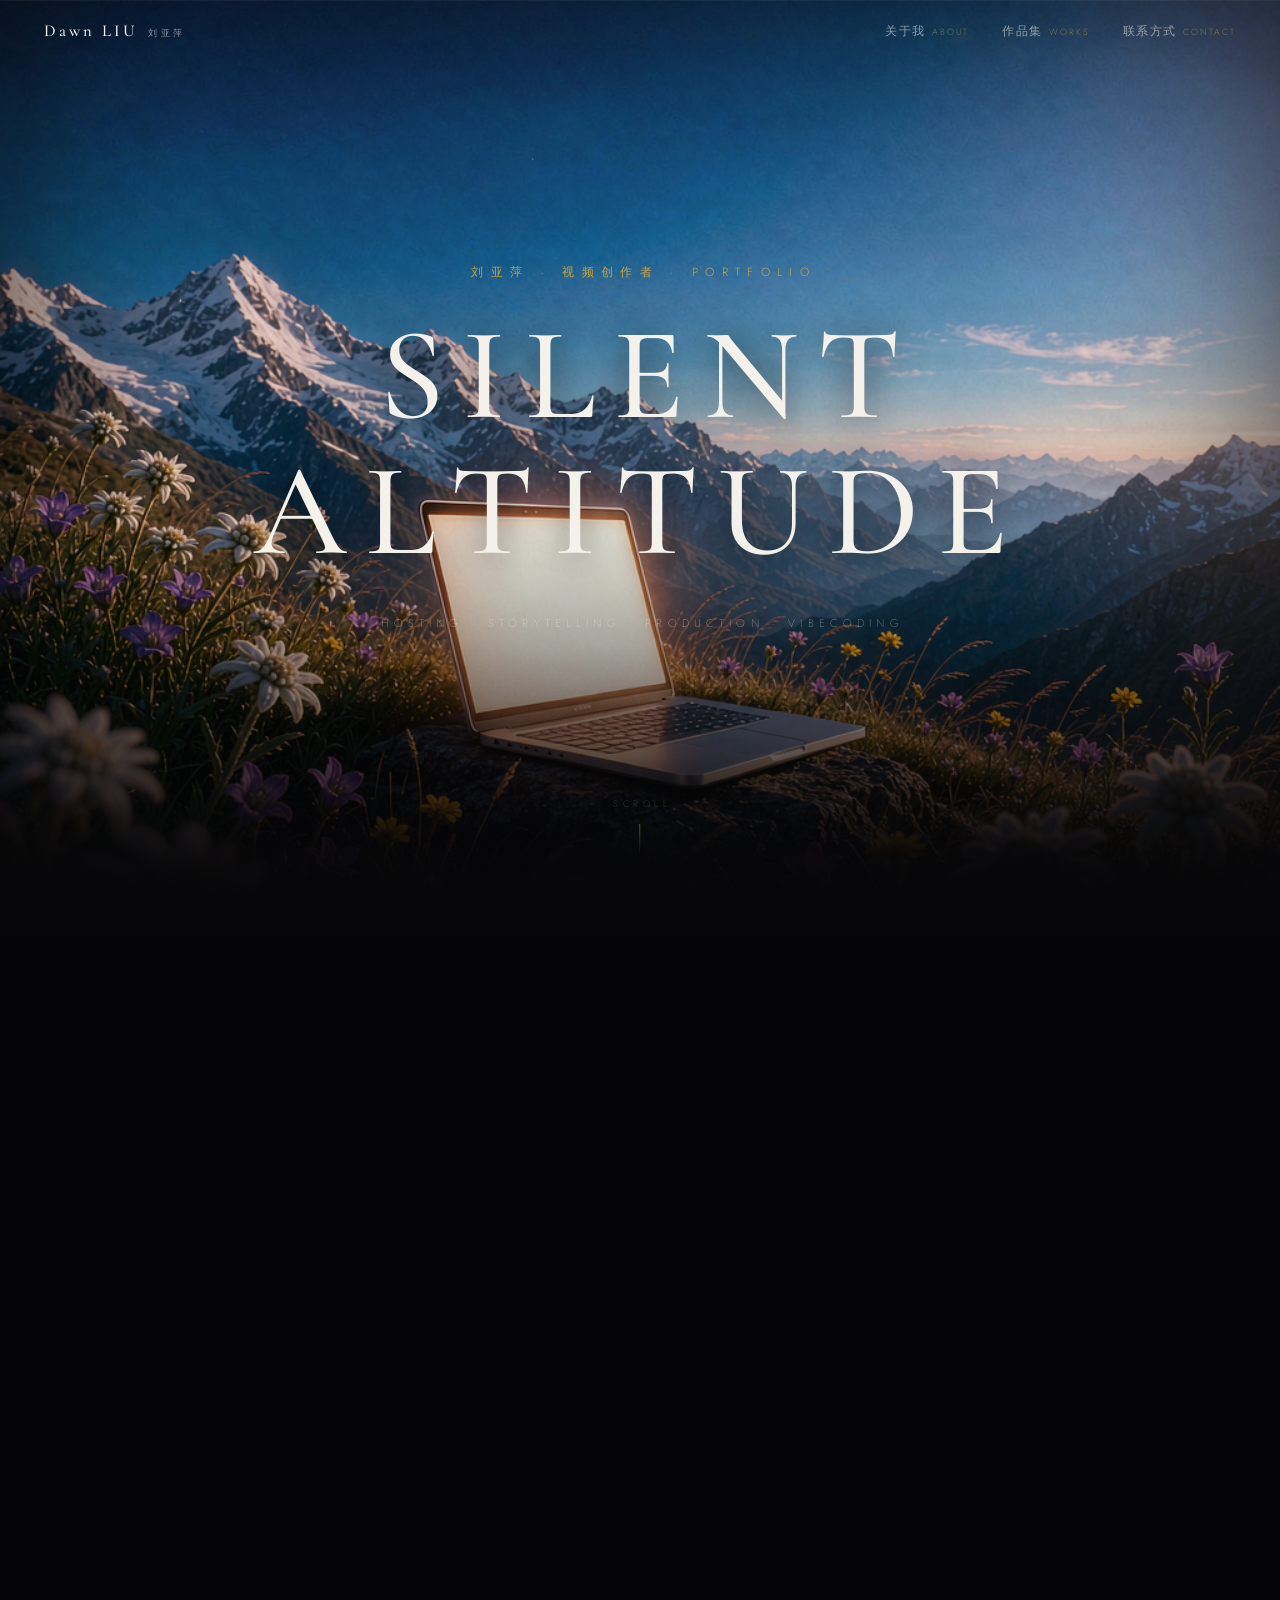
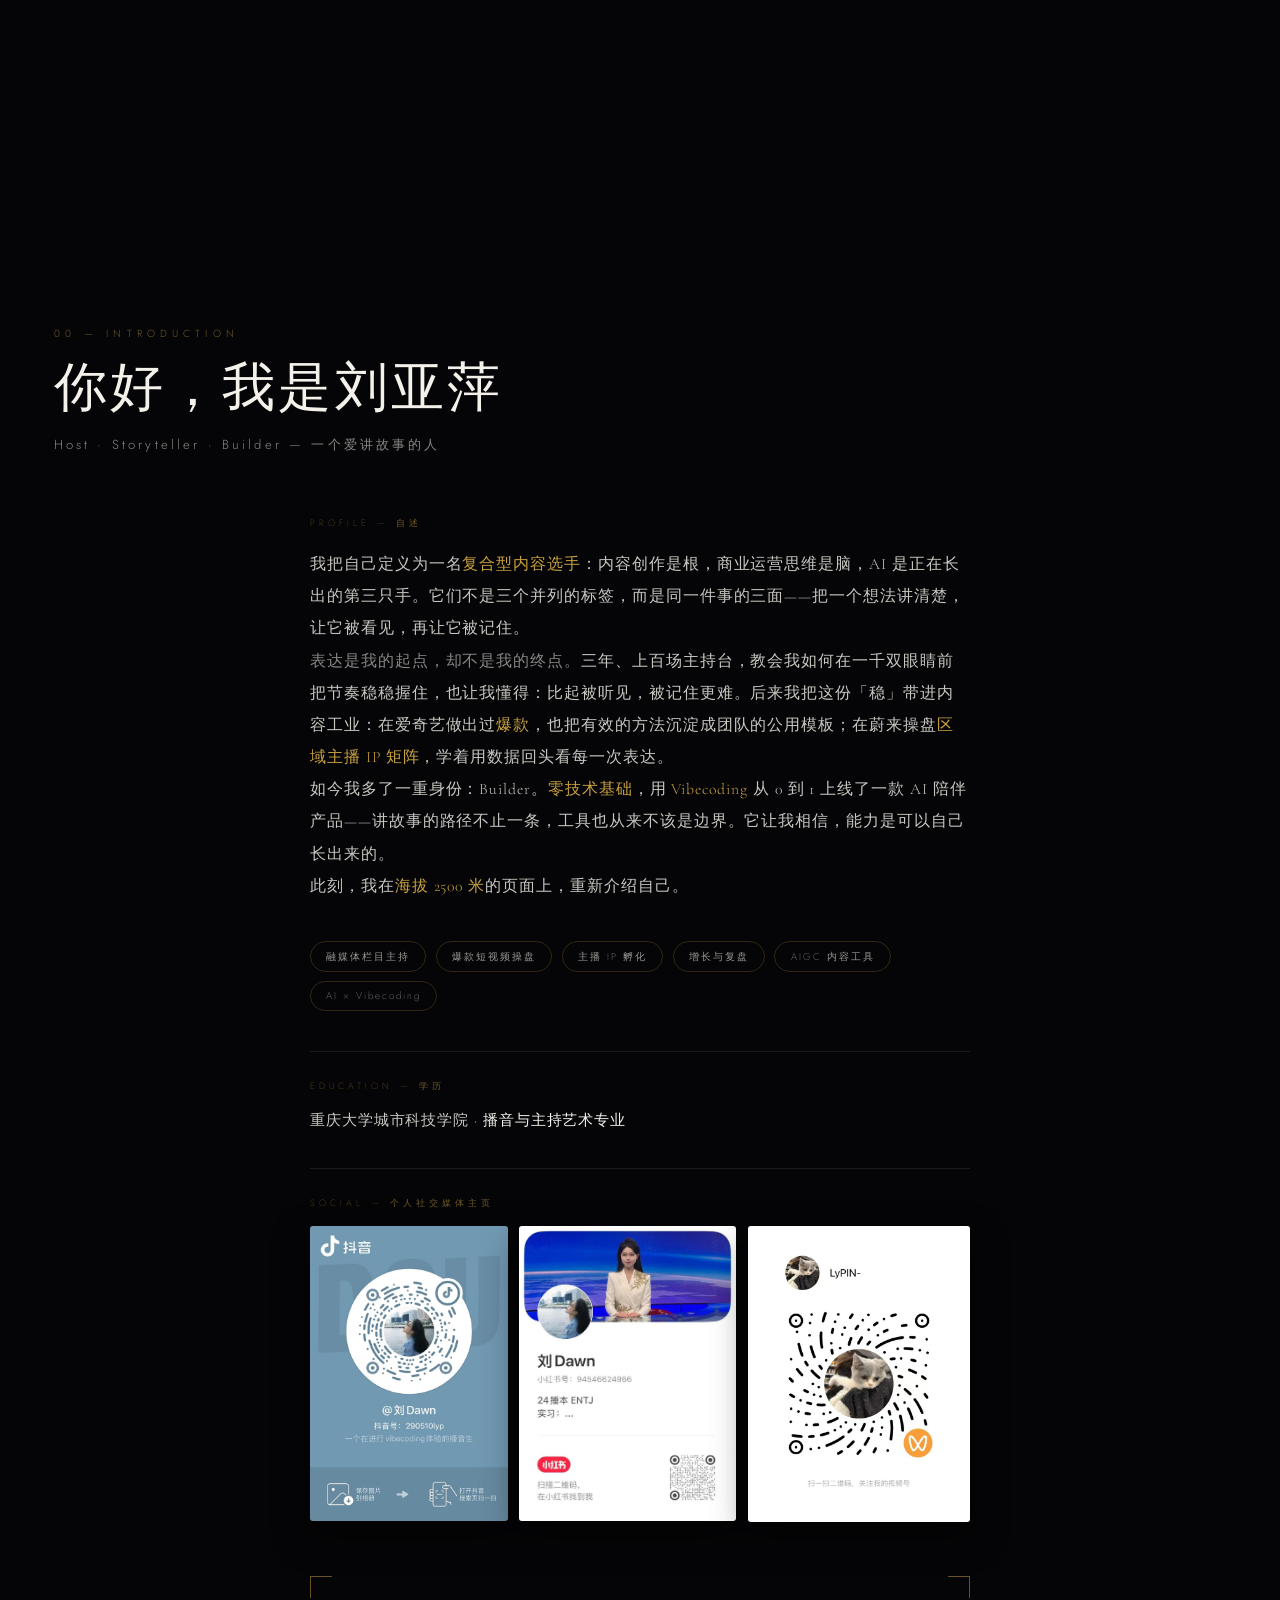
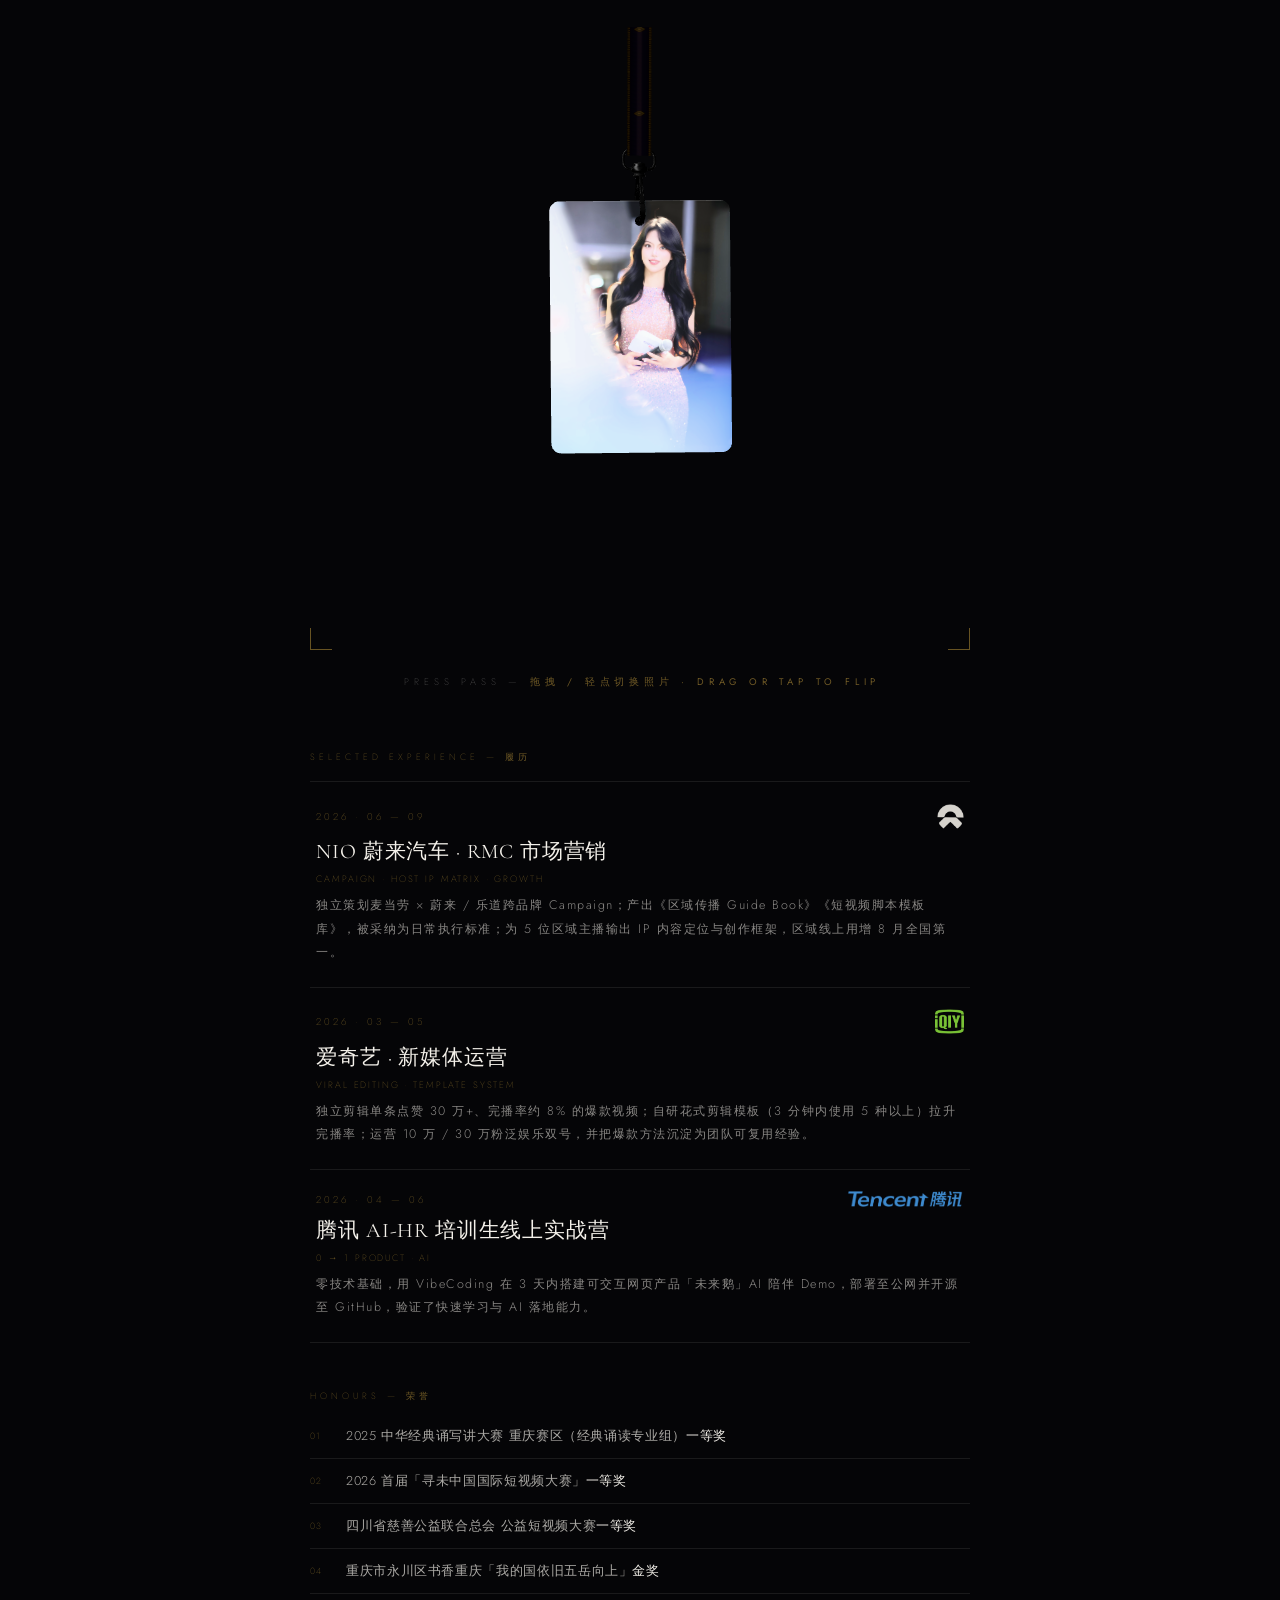
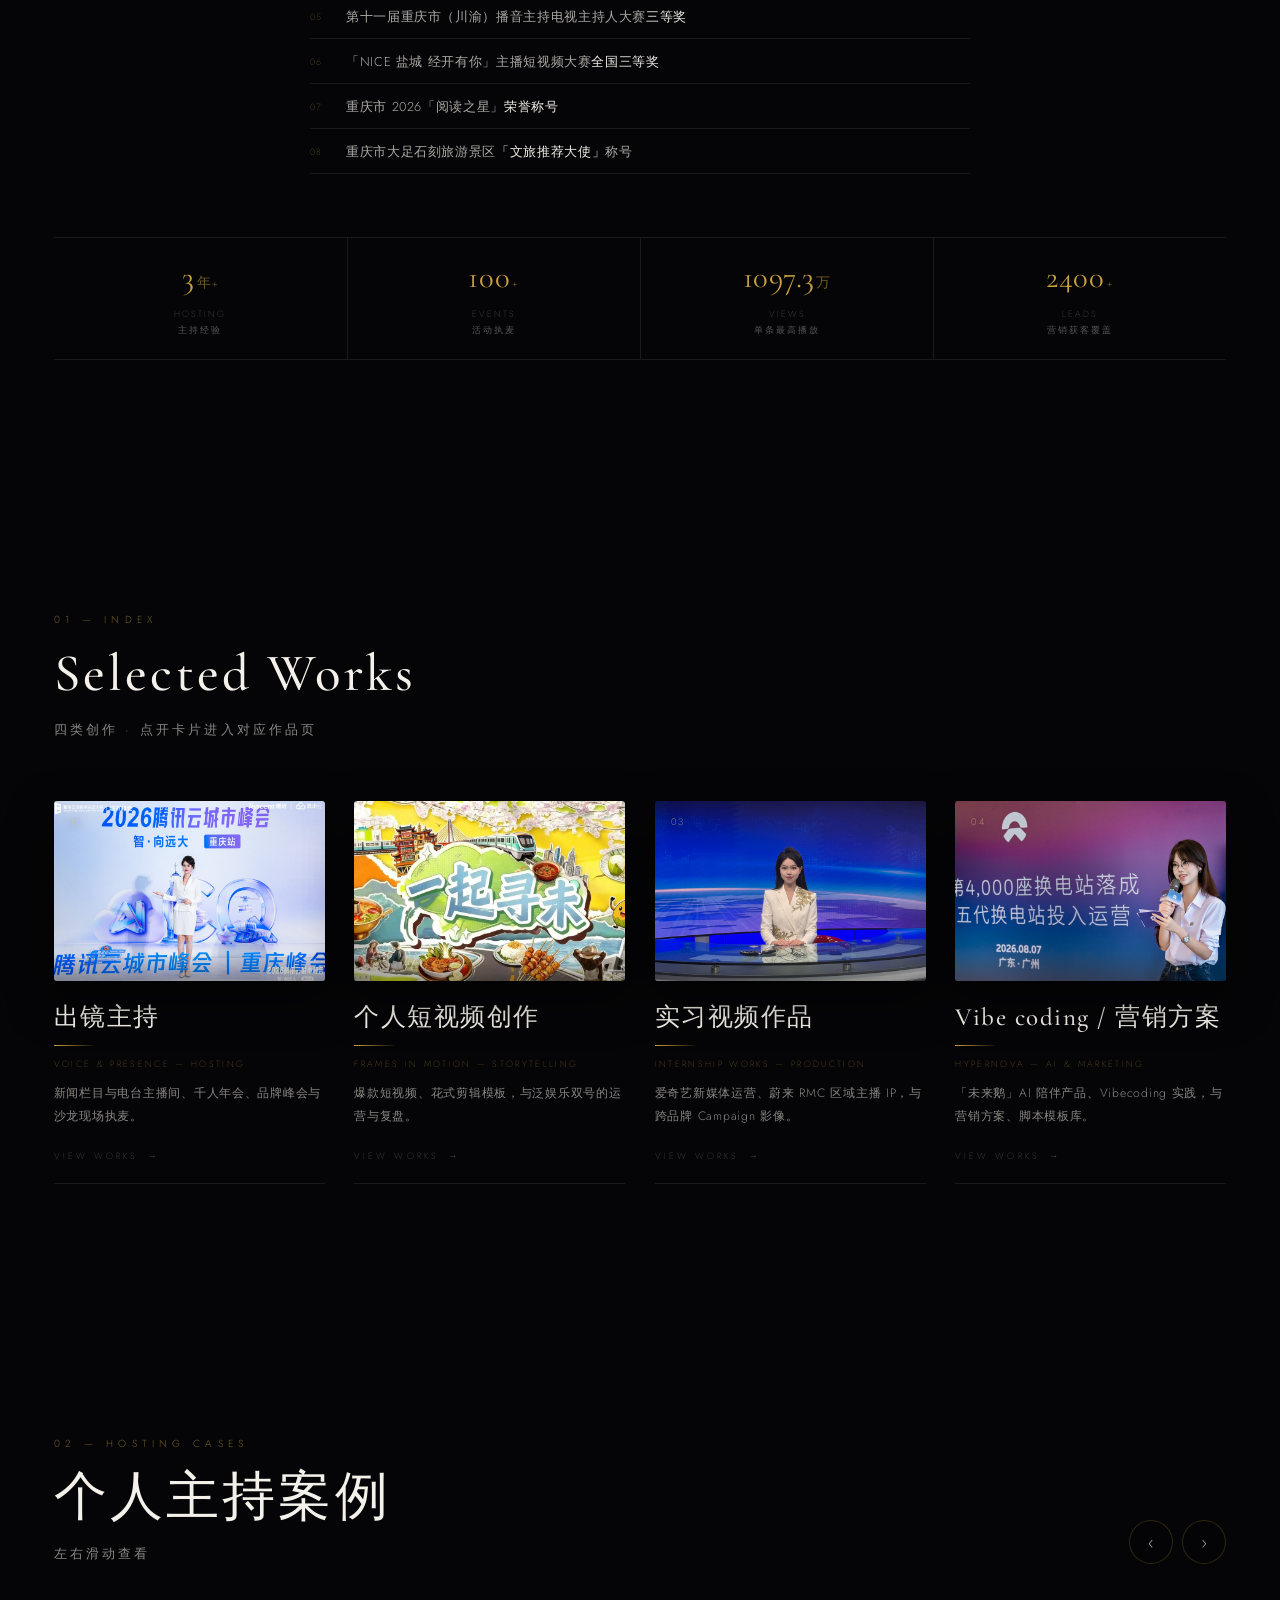
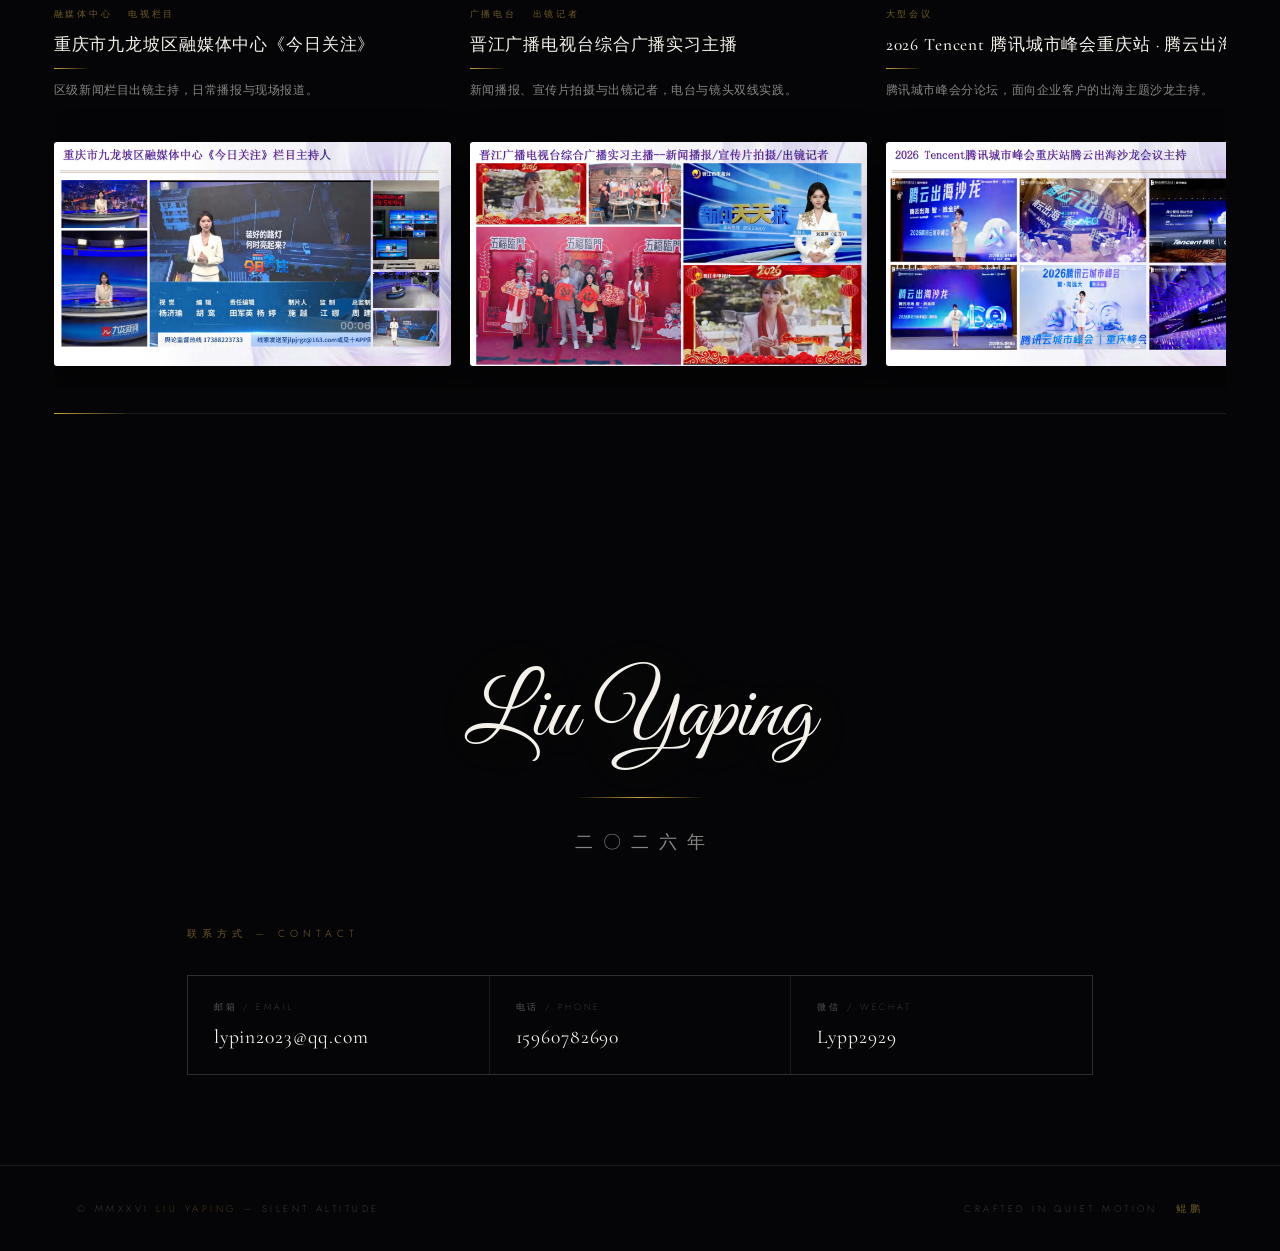
==== index.html @ f92aabd4 "Add files via upload" ====
<!DOCTYPE html>
<html lang="zh-CN">
<head>
<meta charset="UTF-8">
<meta name="viewport" content="width=device-width, initial-scale=1.0">
<meta name="description" content="刘亚萍 · 视频创作者作品集 — Silent Altitude">
<title>Silent Altitude — 刘亚萍作品集</title>
<link rel="preconnect" href="https://fonts.googleapis.com">
<link rel="preconnect" href="https://fonts.gstatic.com" crossorigin>
<link href="https://fonts.googleapis.com/css2?family=Cormorant+Garamond:ital,wght@0,300;0,400;0,500;0,600;1,400;1,500&family=Great+Vibes&family=Jost:wght@200;300;400;500&display=swap" rel="stylesheet">
<style>
:root{
  --bg:#050507;
  --ink:#f4f1ea;
  --gold:#c9a13f;
  --gold-soft:rgba(201,161,63,.55);
  --gold-faint:rgba(201,161,63,.22);
  --ink-dim:rgba(244,241,234,.55);
  --ink-faint:rgba(244,241,234,.34);
  --hairline:rgba(244,241,234,.09);
  --serif:'Cormorant Garamond','Songti SC','STSong',serif;
  --sans:'Jost','PingFang SC','Microsoft YaHei',sans-serif;
  --script:'Great Vibes','STKaiti',cursive;
}
*{margin:0;padding:0;box-sizing:border-box}
html{scroll-behavior:smooth}
body{
  background:var(--bg);
  color:var(--ink);
  font-family:var(--sans);
  -webkit-font-smoothing:antialiased;
  overflow-x:hidden;
}
::selection{background:rgba(201,161,63,.32);color:#fff}

/* ---------- 顶部 1px 金线进度条 ---------- */
.progress{
  position:fixed;top:0;left:0;right:0;height:1px;z-index:1000;
  background:rgba(244,241,234,.05);
}
.progress i{
  display:block;height:100%;width:0;
  background:linear-gradient(90deg,rgba(201,161,63,.45),var(--gold));
  box-shadow:0 0 8px rgba(201,161,63,.5);
}

/* ---------- 顶部全局导航 · 毛玻璃（滚动超过 50px 显形） ----------
   顶部时完全透明（不遮挡 hero 开头），下滑后淡入玻璃底 + 发丝线 + 投影。
   配色沿用全站变量：暖黑 rgba(5,5,7,*) / 暖白 / 金。 */
.topnav{
  position:fixed;top:0;left:0;width:100%;z-index:50;
  display:flex;align-items:center;justify-content:space-between;
  height:64px;padding:0 clamp(20px,4vw,44px);
  background:rgba(5,5,7,0);
  border-bottom:1px solid rgba(244,241,234,0);
  -webkit-backdrop-filter:blur(0px);
  backdrop-filter:blur(0px);
  transition:background-color .45s ease,border-color .45s ease,
             box-shadow .45s ease,backdrop-filter .45s ease,
             -webkit-backdrop-filter .45s ease;
}
.topnav.is-scrolled{
  background:rgba(5,5,7,.55);
  border-bottom-color:rgba(244,241,234,.09);
  -webkit-backdrop-filter:blur(10px) saturate(1.12);
  backdrop-filter:blur(10px) saturate(1.12);
  box-shadow:0 10px 34px rgba(0,0,0,.38);
}
/* 左：名字 · 衬线 + 拉宽字距 */
.topnav-name{
  display:flex;align-items:baseline;gap:.6rem;text-decoration:none;
  font:500 1.04rem/1 var(--serif);letter-spacing:.18em;color:var(--ink);
  transition:color .3s ease;
}
.topnav-name:hover{color:var(--gold)}
.topnav-name .cn{
  font:300 .56rem var(--sans);letter-spacing:.44em;color:var(--ink-dim);
  transition:color .3s ease;
}
.topnav-name:hover .cn{color:var(--gold-soft)}
/* 右：锚点导航 · 小号无衬线 */
.topnav-links{display:flex;align-items:center;gap:clamp(1.1rem,2.6vw,2.2rem)}
.topnav-links a{
  position:relative;display:flex;align-items:baseline;gap:.5em;
  font:300 .78rem/1 var(--sans);letter-spacing:.12em;
  color:var(--ink-dim);text-decoration:none;
  transition:color .3s ease;
}
.topnav-links a .en{
  font-size:.56rem;letter-spacing:.22em;text-transform:uppercase;
  color:var(--gold-soft);
  transition:color .3s ease;
}
.topnav-links a::after{
  content:"";position:absolute;left:0;bottom:-.55rem;height:1px;width:0;
  background:linear-gradient(90deg,var(--gold),rgba(201,161,63,.25));
  transition:width .4s cubic-bezier(.2,.7,.2,1);
}
.topnav-links a:hover{color:var(--ink)}
.topnav-links a:hover .en{color:var(--gold)}
.topnav-links a:hover::after{width:100%}
/* 锚点落点不被导航遮住 */
.sec{scroll-margin-top:72px}
footer{scroll-margin-top:76px}
@media (max-width:640px){
  .topnav{height:56px}
  .topnav-name .cn,.topnav-links a .en{display:none}
  .topnav-links{gap:1.15rem}
  .topnav-links a{font-size:.72rem;letter-spacing:.1em}
}

/* ---------- 全站场景 · 两侧山野渐隐（中央保持纯黑） ---------- */
/* fixed 定位：hero 之后所有内容幕共用同一块背景，滚动时纹丝不动。
   触发点设在 intro 顶端刚进视口那一刻 —— hero 期间条件不成立，背景绝不介入开头；
   hero-pin 自身不透明且铺满视口，即便淡入也看不见，不会有漏底。 */
.stage-glow{
  position:fixed;inset:0;z-index:0;pointer-events:none;
  opacity:0;transition:opacity 1.2s ease;
}
.stage-glow.is-on{opacity:1}
.stage-glow span{
  position:absolute;top:-3%;bottom:-3%;width:clamp(170px,29vw,520px);
  background-image:url('assets/works/side-glow.jpg');
  background-size:cover;background-position:center 52%;
  opacity:.22;
  filter:saturate(1.05) brightness(1.06) blur(2px);
}
.stage-glow span.l{
  left:0;
  -webkit-mask-image:linear-gradient(to right,#000 8%,transparent 94%);
  mask-image:linear-gradient(to right,#000 8%,transparent 94%);
}
.stage-glow span.r{
  right:0;transform:scaleX(-1);
  -webkit-mask-image:linear-gradient(to right,#000 8%,transparent 94%);
  mask-image:linear-gradient(to right,#000 8%,transparent 94%);
}
main,footer{position:relative;z-index:1}

/* ---------- 胶片颗粒 ---------- */
body::after{
  content:"";position:fixed;inset:-40px;z-index:999;pointer-events:none;
  opacity:.055;mix-blend-mode:overlay;
  background-image:url('data:image/svg+xml;utf8,<svg xmlns="http://www.w3.org/2000/svg" width="180" height="180"><filter id="n"><feTurbulence type="fractalNoise" baseFrequency="0.82" numOctaves="2" stitchTiles="stitch"/></filter><rect width="180" height="180" filter="url(%23n)"/></svg>');
}

/* ---------- HERO ---------- */
.hero{height:200vh;position:relative;z-index:2}
.hero-pin{
  position:sticky;top:0;height:100vh;
  display:grid;place-items:center;overflow:hidden;
  background:var(--bg);
}
/* 画面本体始终满幅铺满视口：不缩放、不圆角。
   上滑时顶端与两侧纹丝不动，主体获得全部可用画面。 */
.frame{
  position:relative;width:100%;height:100%;overflow:hidden;background:var(--bg);
}
/* 只在下缘做柔化：随滚动进度把底部边界自然融进黑场。
   顶端与两侧不再有任何遮挡。（--p=0 时渐变带宽度为 0，开头毫发无损） */
.edge-fade{
  position:absolute;inset:0;pointer-events:none;
  background:
    linear-gradient(to top,var(--bg) 0,rgba(5,5,7,0) calc(var(--p,0)*32%));
}
.frame video{
  position:absolute;inset:0;width:100%;height:100%;
  object-fit:cover;
  filter:saturate(.92) contrast(1.05) brightness(.9);
}
/* 暗角 vignette */
.vignette{
  position:absolute;inset:0;pointer-events:none;
  box-shadow:inset 0 0 clamp(90px,16vw,200px) rgba(5,5,7,.78);
}
/* 影调层次 */
.grade{
  position:absolute;inset:0;pointer-events:none;
  background:
    radial-gradient(130% 95% at 50% 32%,rgba(6,10,24,0) 42%,rgba(5,5,7,.5) 100%);
}
/* 滚动时整体压暗，融入黑场 */
.dim{
  position:absolute;inset:0;pointer-events:none;background:var(--bg);
  opacity:calc(var(--p,0)*.55);
}
/* 底部渐隐入黑 */
.bottom-fade{
  position:absolute;left:0;right:0;bottom:0;height:42%;pointer-events:none;
  background:linear-gradient(to bottom,rgba(5,5,7,0),rgba(5,5,7,.55) 62%,rgba(5,5,7,.92) 88%,var(--bg));
}
.hero-copy{
  position:absolute;inset:0;
  display:flex;flex-direction:column;align-items:center;justify-content:center;
  text-align:center;padding:0 6vw;
  opacity:calc(1 - var(--p,0)*1.7);
  transform:translateY(calc(var(--p,0)*-64px));
  will-change:transform,opacity;
}
.kicker{
  font:300 clamp(.62rem,1.4vw,.74rem)/1 var(--sans);
  letter-spacing:.62em;text-indent:.62em;text-transform:uppercase;
  color:var(--gold);margin-bottom:clamp(1.4rem,3.4vh,2.4rem);
}
.title{
  font-family:var(--serif);font-weight:500;
  font-size:clamp(2.7rem,10.5vw,8.2rem);
  line-height:1.04;letter-spacing:.14em;text-indent:.14em;
  color:var(--ink);
  text-shadow:0 2px 40px rgba(5,5,7,.85);
}
.sub{
  margin-top:clamp(1.6rem,3.6vh,2.6rem);
  font:200 clamp(.58rem,1.3vw,.7rem)/1.9 var(--sans);
  letter-spacing:.46em;text-indent:.46em;text-transform:uppercase;
  color:var(--ink-dim);
}
.hint{
  position:absolute;bottom:2.6rem;left:50%;transform:translateX(-50%);
  font:200 .58rem var(--sans);letter-spacing:.5em;text-indent:.5em;
  color:var(--ink-faint);text-transform:uppercase;
  opacity:calc((1 - var(--p,0)*2.4)*.85);
}
.hint::after{
  content:"";display:block;width:1px;height:34px;margin:.9rem auto 0;
  background:linear-gradient(to bottom,var(--gold-soft),transparent);
  animation:drip 2.4s ease-in-out infinite;
}
@keyframes drip{0%,100%{transform:scaleY(.35);transform-origin:top}50%{transform:scaleY(1);transform-origin:top}}

/* ---------- 通用区块 ---------- */
.sec{
  max-width:1060px;margin:0 auto;
  padding:clamp(88px,14vh,170px) clamp(22px,6vw,96px);
}
.sec-label{
  font:300 .64rem var(--sans);letter-spacing:.5em;text-transform:uppercase;
  color:var(--gold-soft);margin-bottom:1.1rem;
}
.sec-title{
  font-family:var(--serif);font-weight:500;
  font-size:clamp(2rem,4.6vw,3.3rem);
  letter-spacing:.06em;line-height:1.1;
}
.sec-sub{
  margin-top:1rem;font:300 .82rem/1.9 var(--sans);
  letter-spacing:.24em;color:var(--ink-dim);
}

/* ---------- 作品分类 · 四张卡片入口 ---------- */
/* 同样突破 .sec 限宽，让四张卡片有足够横向空间 */
.cat-sec{
  max-width:none;
  padding-left:clamp(22px,4.2vw,64px);
  padding-right:clamp(22px,4.2vw,64px);
}
.cat-sec > header{max-width:1560px;margin:0 auto}   /* 与卡片网格同宽，左边缘对齐 */
.cat-grid{
  list-style:none;
  display:grid;grid-template-columns:repeat(4,minmax(0,1fr));
  gap:clamp(1.1rem,2.3vw,2.1rem);
  margin-top:3.6rem;
  max-width:1560px;margin-left:auto;margin-right:auto;
}
.cat-item{display:flex}
.cat-card{
  position:relative;flex:1;
  display:flex;flex-direction:column;
  text-decoration:none;color:inherit;
  padding-bottom:1.3rem;
  border-bottom:1px solid var(--hairline);
}
.cat-card::after{
  content:"";position:absolute;left:0;bottom:-1px;height:1px;width:100%;
  background:linear-gradient(90deg,var(--gold),rgba(201,161,63,.12));
  transform:scaleX(0);transform-origin:left;
  transition:transform .6s cubic-bezier(.7,0,.2,1);
}
.cat-card:hover::after{transform:scaleX(1)}
.cat-thumb{
  position:relative;display:block;overflow:hidden;
  aspect-ratio:3/2;border-radius:3px;
  background:#0a0a0c;
  box-shadow:inset 0 0 0 1px rgba(244,241,234,.07),0 18px 44px rgba(0,0,0,.55);
}
.cat-thumb img{
  display:block;width:100%;height:100%;object-fit:cover;
  filter:none;                 /* 原图色彩，不做去饱和/压暗 */
  transform:scale(1.02);
  transition:transform 1.1s cubic-bezier(.2,.7,.2,1);
}
.cat-thumb::after{   /* 仅底边极窄的一道收口，避免亮图硬切在黑底上 */
  content:"";position:absolute;left:0;right:0;bottom:0;height:16%;pointer-events:none;
  background:linear-gradient(to top,rgba(5,5,7,.34),rgba(5,5,7,0));
}
.cat-card:hover .cat-thumb img{transform:scale(1.07)}
.cat-num{
  position:absolute;top:.9rem;left:1rem;z-index:2;
  font:200 .6rem var(--sans);letter-spacing:.26em;
  color:rgba(214,183,118,.95);
  text-shadow:0 1px 10px rgba(0,0,0,.9);
}
.cat-title{
  margin-top:1.2rem;
  font-family:var(--serif);font-weight:500;
  font-size:clamp(1.2rem,2vw,1.56rem);line-height:1.3;letter-spacing:.06em;
  color:var(--ink);
  transition:color .5s ease;
}
.cat-title::after{
  content:"";display:block;width:40px;height:1px;margin-top:.74rem;
  background:linear-gradient(90deg,var(--gold),rgba(201,161,63,.08));
  transition:width .65s cubic-bezier(.2,.7,.2,1);
}
.cat-card:hover .cat-title{color:var(--gold)}
.cat-card:hover .cat-title::after{width:88px}
.cat-en{
  display:block;margin-top:.72rem;
  font:200 .56rem var(--sans);letter-spacing:.26em;text-transform:uppercase;
  color:var(--gold-soft);
}
.cat-desc{
  display:block;margin-top:.7rem;
  font:300 .76rem/1.95 var(--sans);letter-spacing:.06em;
  color:var(--ink-dim);
}
.cat-go{
  display:flex;align-items:center;gap:.6rem;
  margin-top:auto;padding-top:1.25rem;
  font:200 .56rem var(--sans);letter-spacing:.34em;text-transform:uppercase;
  color:var(--ink-faint);
  transition:color .5s ease;
}
.cat-go i{font-style:normal;transition:transform .5s cubic-bezier(.2,.7,.2,1)}
.cat-card:hover .cat-go{color:var(--gold-soft)}
.cat-card:hover .cat-go i{transform:translateX(5px)}

/* ---------- 个人主持案例 · 横向滑动卡轨 ---------- */
/* 与 .cat-sec 同一套对齐规则：区块突破 .sec 限宽，内部仍收在 1560px，左边缘与上方作品格对齐 */
.cases-sec{
  max-width:none;
  padding-left:clamp(22px,4.2vw,64px);
  padding-right:clamp(22px,4.2vw,64px);
}
.cases-sec > header{
  max-width:1560px;margin:0 auto;
  display:flex;align-items:flex-end;justify-content:space-between;
  gap:1.6rem 2.4rem;flex-wrap:wrap;
}
.cases-rail{
  max-width:1560px;margin:clamp(2.2rem,4.4vh,3.4rem) auto 0;
  /* 用「双行网格 + 纵向排布」而不是 flex：行高在所有卡之间共享，
     27 张卡的图片上沿自动严格对齐，标题/简介折行数不同也不会歪 */
  display:grid;grid-auto-flow:column;
  grid-auto-columns:clamp(268px,31vw,404px);
  grid-template-rows:auto auto;
  column-gap:clamp(14px,1.5vw,22px);
  padding:0 6px clamp(18px,2.6vh,30px);        /* 6px 是给卡片柔影留的呼吸位 */
  overflow-x:auto;overflow-y:hidden;
  scroll-snap-type:x proximity;
  scrollbar-width:none;-ms-overflow-style:none;
  -webkit-overflow-scrolling:touch;
  cursor:grab;
}
.cases-rail::-webkit-scrollbar{display:none}
.cases-rail.is-drag{cursor:grabbing}
.cases-rail.is-drag .case-media img{pointer-events:none}
.cases-rail:focus-visible{outline:1px solid var(--gold-soft);outline-offset:8px}
/* .case 仅为语义容器（article），布局上完全交给网格行 */
.case{display:contents}
.case-cap{scroll-snap-align:start;padding-bottom:1.05rem}
.case-k{
  display:block;
  font:200 .56rem var(--sans);letter-spacing:.3em;text-transform:uppercase;
  color:var(--gold-soft);
}
.case-t{
  display:block;
  margin-top:.66rem;
  font-family:var(--serif);font-weight:500;
  font-size:clamp(1rem,1.35vw,1.16rem);line-height:1.45;letter-spacing:.05em;
  color:var(--ink);
}
.case-t::after{
  content:"";display:block;width:34px;height:1px;margin-top:.7rem;
  background:linear-gradient(90deg,var(--gold),rgba(201,161,63,.08));
}
.case-d{
  margin-top:.62rem;
  font:300 .74rem/1.85 var(--sans);letter-spacing:.05em;
  color:var(--ink-dim);
}
.case-media{
  margin:0;position:relative;display:block;overflow:hidden;
  border-radius:3px;background:#0a0a0c;
  box-shadow:inset 0 0 0 1px rgba(244,241,234,.07),0 18px 44px rgba(0,0,0,.55);
}
/* 原图原比例：只给宽度，高度由图片自身比例决定 —— 不裁切、不拉伸、不设 object-fit */
.case-media img{display:block;width:100%;height:auto}
.cases-track{
  position:relative;max-width:1560px;height:1px;margin:1.5rem auto 0;
  background:var(--hairline);overflow:hidden;
}
.cases-track i{
  position:absolute;left:0;top:0;height:100%;width:0;
  background:linear-gradient(90deg,var(--gold),rgba(201,161,63,.12));
}
.cases-nav{display:flex;gap:.6rem;padding-bottom:.2rem}
.rn-btn{
  width:44px;height:44px;border-radius:999px;cursor:pointer;
  display:grid;place-items:center;
  background:rgba(5,5,7,.46);
  border:1px solid var(--gold-faint);
  color:rgba(244,241,234,.7);
  font:300 1.05rem/1 var(--sans);
  -webkit-backdrop-filter:blur(6px);backdrop-filter:blur(6px);
  transition:border-color .45s ease,color .45s ease,background .45s ease,opacity .45s ease;
}
.rn-btn:hover{border-color:var(--gold-soft);color:var(--ink);background:rgba(201,161,63,.1)}
.rn-btn[disabled]{opacity:.26;cursor:default}
.rn-btn[disabled]:hover{border-color:var(--gold-faint);color:rgba(244,241,234,.7);background:rgba(5,5,7,.46)}

/* ---------- 落款 ---------- */
.sign-sec{text-align:center;padding-bottom:clamp(40px,8vh,90px)}
.script{
  font-family:var(--script);
  font-size:clamp(3.2rem,8vw,5.4rem);
  color:var(--ink);line-height:1.15;
  text-shadow:0 0 60px rgba(201,161,63,.12);
}
.sign-line{
  display:block;width:130px;height:1px;margin:2rem auto;
  background:linear-gradient(90deg,transparent,var(--gold),transparent);
}
.cn-sign{
  font-family:var(--serif);font-weight:300;
  font-size:clamp(.95rem,2vw,1.1rem);
  letter-spacing:.58em;text-indent:.58em;
  color:var(--ink-dim);
}

/* ---------- Footer ---------- */
footer{
  border-top:1px solid var(--hairline);
  padding:2.2rem clamp(22px,6vw,96px);
  display:flex;justify-content:space-between;align-items:center;
  flex-wrap:wrap;gap:1rem;
  font:200 .6rem var(--sans);letter-spacing:.36em;text-transform:uppercase;
  color:var(--ink-faint);
}
footer .gold{color:var(--gold-soft)}

/* ---------- 联系方式 ---------- */
.contact-sec{
  padding-top:0;
  padding-bottom:clamp(58px,10vh,118px);
}
.contact-list{
  list-style:none;margin-top:2.1rem;
  display:grid;grid-template-columns:repeat(3,minmax(0,1fr));
  gap:1px;background:var(--hairline);
  border:1px solid var(--hairline);
}
.c-item{
  display:flex;flex-direction:column;gap:.7rem;
  padding:1.5rem clamp(16px,2.2vw,26px);
  background:var(--bg);
  transition:background .5s ease;
}
.c-item:hover{background:rgba(244,241,234,.032)}
.c-k{
  font:200 .56rem var(--sans);letter-spacing:.32em;text-transform:uppercase;
  color:var(--ink-faint);
}
.c-v{
  font-family:var(--serif);font-weight:400;
  font-size:clamp(1rem,1.7vw,1.22rem);letter-spacing:.045em;line-height:1.3;
  color:var(--ink);text-decoration:none;
  word-break:break-all;
  transition:color .45s ease;
}
a.c-v:hover{color:var(--gold)}

/* ---------- 滚动淡入 ---------- */
.reveal{
  opacity:0;transform:translateY(30px);
  transition:opacity 1s ease,transform 1s cubic-bezier(.2,.7,.2,1);
  transition-delay:var(--d,0s);
}
.reveal.in{opacity:1;transform:none}

/* ---------- 响应式 · 移动端降级 ---------- */
@media (max-width:1180px){
  .cat-grid{grid-template-columns:repeat(2,minmax(0,1fr));gap:clamp(1.1rem,3vw,1.9rem)}
}
@media (max-width:700px){
  .hero{height:168vh}
  .cat-grid{grid-template-columns:1fr;gap:2.1rem;margin-top:2.8rem}
  .cat-thumb{aspect-ratio:16/9}
  .sub{letter-spacing:.3em}
  .hint{display:none}
  .contact-list{grid-template-columns:1fr}
  .c-item{padding:1.2rem clamp(16px,5vw,26px)}
  .cases-sec > header{align-items:flex-start;flex-direction:column}
  .cases-nav{padding-bottom:0}
  .cases-rail{grid-auto-columns:min(76vw,300px);margin-top:1.9rem;column-gap:12px}
}

/* ---------- 个人介绍 · 左自述 / 中工牌 / 右履历（三栏一幕） ---------- */
/* 三栏需要横向空间，因此本区块突破 .sec 的 1060px 限宽，改为近满幅 */
.intro-sec{
  max-width:none;
  padding-left:clamp(22px,4.2vw,64px);
  padding-right:clamp(22px,4.2vw,64px);
  /* 此处原先有一层 var(--bg) 不透明底，是为隔离两侧渐隐背景而设。
     现在按需求让背景从 hero 之后贯通到底，故移除，使两侧山野能透进这一幕。
     中央仍为纯黑（背景层向中间渐隐到 0），文字对比度不受影响。 */
}
.intro-sec > header{max-width:1560px;margin:0 auto}   /* 与三栏同宽，左边缘对齐 */
.intro-grid{
  display:grid;
  grid-template-columns:minmax(0,1fr) clamp(300px,36vw,520px) minmax(0,1fr);
  gap:clamp(1.6rem,2.8vw,3.2rem);
  align-items:start;
  max-width:1560px;margin:3.2rem auto 0;
}
/* 中间列：工牌随滚动吸附，两侧长文滚动时它始终在场 */
.intro-mid{
  position:sticky;
  top:clamp(1rem,9vh,5rem);
  align-self:start;
  text-align:center;
}
.intro-bio{
  font-family:var(--serif);
  font-weight:300;
  font-size:clamp(.98rem,1.2vw,1.12rem);
  line-height:2.05;letter-spacing:.06em;
  color:rgba(244,241,234,.82);
}
.intro-bio em{
  font-style:normal;color:var(--gold);
}
.intro-bio .zh-fade{color:rgba(244,241,234,.55)}
.journal{list-style:none;margin-top:3rem;border-top:1px solid var(--hairline)}
.j-entry{
  position:relative;display:block;
  padding:1.35rem .4rem;
  border-bottom:1px solid var(--hairline);
}
.j-date{
  font:200 .62rem var(--sans);letter-spacing:.3em;
  color:var(--gold-soft);
}
/* 日期行：左＝日期，右＝品牌标识。
   为什么不把标识放标题行：实测右栏内容宽在 1440 时 340px、1366 时 321px、1281 时 300px，
   而最长标题单行就要 289.9px —— 让给 logo 的余地只剩 50 / 31 / 10px。
   腾讯字标宽高比 7.36:1，压进 50px 只有 7px 高，必然糊；
   日期行左侧只占 109px，右侧有 230px 空档，放标识不挤任何文字。 */
.j-top{
  display:flex;align-items:center;justify-content:space-between;
  gap:18px;
}
.j-logo{
  flex:0 0 auto;display:block;width:auto;
  object-fit:contain;
  opacity:.88;
  transition:opacity .45s ease,filter .45s ease;
}
/* 三张原始图长宽比差很多（蔚来 1.08 / 爱奇艺 1.16 / 腾讯 7.36），
   所以按「视觉等高」分别给高度：字标压到符号高度的 ~0.72，不让字标抢戏。
   颜色已烘焙进 PNG（不是靠 CSS 滤镜），换图后无需改样式。 */
.j-logo--nio{height:25px}
.j-logo--iqiyi{height:25px}
.j-logo--tencent{height:16px}
.j-entry:hover .j-logo{opacity:1;filter:brightness(1.14)}
.j-title{
  display:block;margin-top:.55rem;
  font-family:var(--serif);font-weight:400;
  font-size:clamp(1.05rem,1.9vw,1.3rem);letter-spacing:.04em;
  color:var(--ink);
  transition:transform .5s cubic-bezier(.2,.7,.2,1),color .5s ease;
}
.j-excerpt{
  display:block;margin-top:.4rem;
  font:300 .78rem/1.9 var(--sans);letter-spacing:.12em;
  color:var(--ink-dim);
}
.j-entry:hover .j-title{transform:translateX(8px);color:var(--gold)}
.j-entry::after{
  content:"";position:absolute;left:0;bottom:-1px;height:1px;width:100%;
  background:linear-gradient(90deg,var(--gold),rgba(201,161,63,.12));
  transform:scaleX(0);transform-origin:left;
  transition:transform .55s cubic-bezier(.7,0,.2,1);
}
.j-entry:hover::after{transform:scaleX(1)}

/* ---------- 个人介绍 · 数据条 / 履历 / 荣誉 ---------- */
/* 数据条：横跨三栏通栏收尾。单元格不再填实底色，让两侧山野背景从格子里透过去；
   分隔线改由单元格自带的 1px 左边框承担（原先是靠父底 hairline + gap 1px 露色） */
.stat-grid{
  display:grid;grid-template-columns:repeat(4,minmax(0,1fr));grid-auto-rows:1fr;
  gap:0;margin:clamp(3rem,7vh,5rem) auto 0;max-width:1440px;
  background:transparent;
  border-top:1px solid var(--hairline);border-bottom:1px solid var(--hairline);
}
.stat{
  background:transparent;
  border-left:1px solid var(--hairline);
  padding:1.55rem 1rem 1.3rem;text-align:center;
}
.stat:first-child{border-left:none}
.stat b{
  display:block;white-space:nowrap;
  font-family:var(--serif);font-weight:400;
  font-size:clamp(1.4rem,2.4vw,1.95rem);line-height:1;letter-spacing:.02em;
  color:var(--gold);
}
.stat b small{font-size:.46em;letter-spacing:.08em;margin-left:.16em;color:var(--gold-soft)}
.stat span{
  display:block;margin-top:.78rem;
  font:200 .56rem/1.75 var(--sans);letter-spacing:.22em;text-transform:uppercase;
  color:var(--ink-faint);
}
.tag-row{
  display:flex;flex-wrap:wrap;gap:.55rem .6rem;
  margin-top:2.4rem;
}
.tag-row span{
  padding:.42rem .95rem;
  border:1px solid var(--gold-faint);border-radius:999px;
  font:200 .62rem var(--sans);letter-spacing:.2em;
  color:rgba(244,241,234,.62);
  transition:border-color .45s ease,color .45s ease;
}
.tag-row span:hover{border-color:var(--gold-soft);color:var(--ink)}
/* 学历：左栏标签行下方，与自述同源的衬线排版 */
.edu{
  margin-top:2.5rem;padding-top:1.7rem;
  border-top:1px solid var(--hairline);
}
.edu-k{
  font:200 .57rem var(--sans);letter-spacing:.44em;text-transform:uppercase;
  color:var(--gold-soft);
}
.edu-v{
  margin-top:.85rem;
  font-family:var(--serif);font-weight:300;
  font-size:clamp(.95rem,1.15vw,1.05rem);line-height:1.8;letter-spacing:.06em;
  color:rgba(244,241,234,.82);
}
.edu-v b{font-weight:500;color:var(--ink)}
/* 个人社交媒体主页：学历下方，三张竖版分享卡并排
   grid-template-columns 拿三张图的「宽高比」当权重 → 列宽按比例分配，
   于是每张图的高度 = 列宽 ÷ 宽高比，三张自动严格等高；图只给 width:100%，
   高度由自身比例决定 —— 不裁切、不拉伸、不设 object-fit */
.social{
  margin-top:2.1rem;padding-top:1.7rem;
  border-top:1px solid var(--hairline);
}
.social-k{
  font:200 .57rem var(--sans);letter-spacing:.44em;text-transform:uppercase;
  color:var(--gold-soft);
}
.social-grid{
  margin-top:1rem;padding:0;
  display:grid;
  grid-template-columns:0.6696fr 0.7327fr 0.7521fr;
  gap:clamp(8px,.9vw,13px);
  list-style:none;
}
.social-grid li{min-width:0}
.social-grid a{
  display:block;position:relative;
  border-radius:3px;overflow:hidden;background:#0a0a0c;
  box-shadow:inset 0 0 0 1px rgba(244,241,234,.08),0 14px 34px rgba(0,0,0,.52);
  cursor:zoom-in;
  transition:box-shadow .45s ease,transform .45s ease;
}
.social-grid img{display:block;width:100%;height:auto}
.social-grid a:hover{
  transform:translateY(-3px);
  box-shadow:inset 0 0 0 1px rgba(201,161,63,.45),0 20px 44px rgba(0,0,0,.62);
}
.social-grid a:focus-visible{outline:1px solid var(--gold-soft);outline-offset:4px}
.col-label{
  margin-top:2.9rem;
  font:200 .57rem var(--sans);letter-spacing:.44em;text-transform:uppercase;
  color:var(--gold-soft);
}
.col-label:first-child{margin-top:.45rem}
.col-label + .journal{margin-top:1.05rem}
.col-label + .intro-bio{margin-top:1.2rem}
.col-label + .honor-list{margin-top:.65rem}
.j-scope{
  display:block;margin-top:.34rem;
  font:200 .58rem/1.8 var(--sans);letter-spacing:.2em;text-transform:uppercase;
  color:var(--gold-soft);
}
.honor-list{list-style:none;margin-top:1.1rem}
.honor-item{
  display:grid;grid-template-columns:1.7rem minmax(0,1fr);gap:.55rem;
  padding:.66rem 0;border-bottom:1px solid var(--hairline);
  font:300 .8rem/1.8 var(--sans);letter-spacing:.05em;
  color:rgba(244,241,234,.7);
}
.honor-item i{
  font-style:normal;font:200 .56rem var(--sans);
  letter-spacing:.1em;color:var(--gold-soft);padding-top:.32rem;
}
.honor-item b{font-weight:400;color:var(--ink)}

/* ---------- 3D 工牌 · Lanyard（官方 React Bits 组件，独立模块） ---------- */
/* 容器：嵌入区块而非全屏，官方 .lanyard-wrapper 的 100vh 在此被覆盖为容器高度 */
#lanyard-root{
  position:relative;
  width:100%;max-width:100%;
  height:clamp(540px,74vh,700px);
  margin:0 auto;
  pointer-events:auto;
}
#lanyard-root .lanyard-wrapper{height:100%}
#lanyard-root canvas{display:block;touch-action:pan-y}
/* 3D 工牌舞台：占位 / 诊断层与 canvas 同框共存，任何加载失败都不再是"空白框" */
.pass-stage{position:relative;width:100%;max-width:100%;margin:1rem auto 0}
#lanyard-fallback{
  position:absolute;inset:0;z-index:2;
  display:flex;flex-direction:column;align-items:center;justify-content:center;gap:1.5rem;
  pointer-events:none;text-align:center;
  transition:opacity .8s ease,visibility .8s ease;
}
#lanyard-fallback img{
  width:46%;max-width:190px;height:auto;border-radius:4px;opacity:.92;
  box-shadow:0 26px 60px rgba(0,0,0,.7),0 0 0 1px rgba(201,161,63,.16);
  animation:lfFloat 7.5s ease-in-out infinite;
}
@keyframes lfFloat{0%,100%{transform:translateY(-6px) rotate(-.7deg)}50%{transform:translateY(7px) rotate(.7deg)}}
#lanyard-fallback .lf-note{
  max-width:88%;margin:0;
  font:200 .58rem/2 var(--sans);letter-spacing:.3em;text-transform:uppercase;color:var(--ink-faint);
}
#lanyard-fallback.is-hidden{opacity:0;visibility:hidden}
#lanyard-fallback.is-error img{opacity:.4;filter:grayscale(.4);animation:none}
#lanyard-fallback.is-error .lf-note{
  color:rgba(244,241,234,.66);text-transform:none;letter-spacing:.04em;
  font-size:.72rem;line-height:1.95;font-weight:300;
}
.lf-retry{
  pointer-events:auto;padding:.6rem 1.6rem;background:none;color:var(--gold);
  border:1px solid rgba(201,161,63,.5);border-radius:2px;cursor:pointer;
  font:300 .6rem var(--sans);letter-spacing:.3em;text-transform:uppercase;
  transition:background .35s ease,border-color .35s ease;
}
.lf-retry:hover{background:rgba(201,161,63,.12);border-color:var(--gold)}
/* 工牌：三栏之中列，四角金框包住 3D 舞台 */
.press-wrap{margin:0;padding:0;text-align:center}
.pass-frame{
  position:relative;
  display:block;width:100%;
  padding:2.2rem 0 1.8rem;
}
.pass-cap{
  text-align:center;margin-top:1.6rem;
  font:200 .6rem var(--sans);letter-spacing:.5em;text-indent:.5em;
  color:var(--ink-faint);text-transform:uppercase;
}
.pass-cap b{font-weight:400;color:var(--gold-soft)}
.pass-corner{position:absolute;width:22px;height:22px;border:0 solid var(--gold);opacity:.5}
.pass-corner.p-tl{top:0;left:0;border-top-width:1px;border-left-width:1px}
.pass-corner.p-tr{top:0;right:0;border-top-width:1px;border-right-width:1px}
.pass-corner.p-bl{bottom:0;left:0;border-bottom-width:1px;border-left-width:1px}
.pass-corner.p-br{bottom:0;right:0;border-bottom-width:1px;border-right-width:1px}

/* 窄屏：三栏回归单栏 —— 自述 → 工牌 → 履历，依次阅读 */
@media (max-width:1280px){
  .intro-grid{grid-template-columns:1fr;gap:clamp(2.4rem,6vh,3.4rem);max-width:660px}
  .intro-mid{position:static}
  .pass-stage{max-width:520px}
  #lanyard-root{height:clamp(480px,66vh,640px)}
}
@media (max-width:640px){
  .j-logo--nio{height:22px}
  .j-logo--iqiyi{height:22px}
  .j-logo--tencent{height:14px}   /* 小屏标识统一缩小一档，位置不变、不挤压任何文字 */
  .stat-grid{grid-template-columns:repeat(2,minmax(0,1fr))}
  .stat{padding:1.3rem .5rem 1.1rem}
  .stat:nth-child(3){border-left:none}   /* 两列布局下第 3 格换行到第二行首列，不该有竖分隔线 */
  .tag-row{gap:.45rem}
  .tag-row span{font-size:.58rem;padding:.38rem .8rem;letter-spacing:.14em}
  .edu{margin-top:2rem;padding-top:1.4rem}
  .pass-stage{max-width:100%}
  #lanyard-root{height:clamp(460px,56vh,540px)}
}

/* ---------- 无障碍 · 减少动态 ---------- */
@media (prefers-reduced-motion:reduce){
  html{scroll-behavior:auto}
  .reveal{opacity:1;transform:none;transition:none}
  .frame,.frame video,.hero-copy,.hint{transform:none!important;opacity:1}
  .dim{opacity:.3}
  .hint::after{animation:none}
  .cat-card,.cat-card::after,.cat-thumb img,.cat-title::after,.cat-go i,.stage-glow{transition:none}
  .social-grid a{transition:none}
  .social-grid a:hover{transform:none}
}
</style>
</head>
<body>

<div class="progress"><i id="progressBar"></i></div>

<!-- ============ 顶部全局导航 · 毛玻璃 ============ -->
<nav class="topnav" id="topnav" aria-label="全局导航">
  <a class="topnav-name" href="#hero">Dawn LIU<span class="cn">刘亚萍</span></a>
  <div class="topnav-links">
    <a href="#intro">关于我<span class="en">About</span></a>
    <a href="#works">作品集<span class="en">Works</span></a>
    <a href="#contact">联系方式<span class="en">Contact</span></a>
  </div>
</nav>

<!-- 后段场景的两侧山野渐隐层（fixed 纯装饰，中央保持纯黑） -->
<div class="stage-glow" id="stageGlow" aria-hidden="true"><span class="l"></span><span class="r"></span></div>

<!-- ============ HERO ============ -->
<header class="hero" id="hero">
  <div class="hero-pin">
    <div class="frame">
      <video
        src="阿尔卑斯山脊笔记本电脑_视频_20260925.mp4"
        poster="电影感_照片级写实的3D场景_一台银色铝合金超薄笔记本电脑__2026-09-25T07-56-02.png"
        autoplay muted loop playsinline preload="auto"></video>
      <div class="grade"></div>
      <div class="vignette"></div>
      <div class="dim"></div>
      <div class="edge-fade"></div>
      <div class="bottom-fade"></div>
      <div class="hero-copy">
        <p class="kicker">刘亚萍 · 视频创作者 · Portfolio</p>
        <h1 class="title">SILENT<br>ALTITUDE</h1>
        <p class="sub">Hosting · Storytelling · Production · Vibecoding</p>
      </div>
      <p class="hint">Scroll</p>
    </div>
  </div>
</header>

<main>

<!-- ============ 个人介绍 · 左自述 / 中工牌 / 右履历 ============ -->
<section class="sec intro-sec" id="intro">
  <header class="reveal">
    <p class="sec-label">00 — Introduction</p>
    <h2 class="sec-title">你好，我是刘亚萍</h2>
    <p class="sec-sub">Host · Storyteller · Builder — 一个爱讲故事的人</p>
  </header>
  <div class="intro-grid">

    <div class="intro-left reveal" style="--d:.1s">
      <p class="col-label">Profile — 自述</p>
      <div class="intro-bio">
        <p>我把自己定义为一名<em>复合型内容选手</em>：内容创作是根，商业运营思维是脑，AI 是正在长出的第三只手。它们不是三个并列的标签，而是同一件事的三面——把一个想法讲清楚，让它被看见，再让它被记住。</p>
        <p><span class="zh-fade">表达是我的起点，却不是我的终点。</span>三年、上百场主持台，教会我如何在一千双眼睛前把节奏稳稳握住，也让我懂得：比起被听见，被记住更难。后来我把这份「稳」带进内容工业：在爱奇艺做出过<em>爆款</em>，也把有效的方法沉淀成团队的公用模板；在蔚来操盘<em>区域主播 IP 矩阵</em>，学着用数据回头看每一次表达。</p>
        <p>如今我多了一重身份：Builder。<em>零技术基础</em>，用 <em>Vibecoding</em> 从 0 到 1 上线了一款 AI 陪伴产品——讲故事的路径不止一条，工具也从来不该是边界。它让我相信，能力是可以自己长出来的。</p>
        <p>此刻，我在<em>海拔 2500 米</em>的页面上，重新介绍自己。</p>
      </div>

      <p class="tag-row">
        <span>融媒体栏目主持</span>
        <span>爆款短视频操盘</span>
        <span>主播 IP 孵化</span>
        <span>增长与复盘</span>
        <span>AIGC 内容工具</span>
        <span>AI × Vibecoding</span>
      </p>

      <div class="edu reveal" style="--d:.16s">
        <p class="edu-k">Education &mdash; 学历</p>
        <p class="edu-v">重庆大学城市科技学院 &middot; <b>播音与主持艺术专业</b></p>
      </div>

      <div class="social reveal" style="--d:.2s">
        <p class="social-k">Social &mdash; 个人社交媒体主页</p>
        <ul class="social-grid">
          <li>
            <a href="assets/social/douyin.jpg" target="_blank" rel="noopener" title="抖音 · @刘 Dawn（抖音号 290510lyp）">
              <img src="assets/social/douyin.jpg" alt="抖音主页二维码：@刘 Dawn，抖音号 290510lyp" loading="lazy" decoding="async">
            </a>
          </li>
          <li>
            <a href="assets/social/xiaohongshu.jpg" target="_blank" rel="noopener" title="小红书 · 刘 Dawn（小红书号 94546624966）">
              <img src="assets/social/xiaohongshu.jpg" alt="小红书主页二维码：刘 Dawn，小红书号 94546624966" loading="lazy" decoding="async">
            </a>
          </li>
          <li>
            <a href="assets/social/shipinhao.jpg" target="_blank" rel="noopener" title="微信视频号 · LyPIN-">
              <img src="assets/social/shipinhao.jpg" alt="微信视频号二维码：LyPIN-，扫码关注我的视频号" loading="lazy" decoding="async">
            </a>
          </li>
        </ul>
      </div>
    </div>

    <!-- 中：3D 工牌 · 官方 React Bits Lanyard（吸附在场） -->
    <div class="intro-mid">
      <div class="pass-frame reveal" style="--d:.16s">
        <i class="pass-corner p-tl"></i><i class="pass-corner p-tr"></i>
        <i class="pass-corner p-bl"></i><i class="pass-corner p-br"></i>
        <div class="pass-stage">
          <div id="lanyard-root" aria-label="3D 工牌，可拖拽"></div>
          <div id="lanyard-fallback">
            <img src="assets/lanyard/card-front.png" alt="工牌预览">
            <p class="lf-note" id="lanyard-note">3D 工牌加载中 · Loading</p>
            <button type="button" class="lf-retry" id="lanyard-retry" hidden>重新加载</button>
          </div>
        </div>
      </div>
      <p class="pass-cap reveal" style="--d:.22s">Press Pass — <b>拖拽 / 轻点切换照片 · Drag or tap to flip</b></p>
    </div>

    <div class="intro-right reveal" style="--d:.2s">
      <p class="col-label">Selected Experience — 履历</p>
      <ul class="journal">
        <li class="j-entry">
          <span class="j-top">
            <span class="j-date">2026 · 06 — 09</span>
            <img class="j-logo j-logo--nio" src="assets/brands/nio.png" alt="NIO 蔚来汽车 Logo" width="27" height="25">
          </span>
          <span class="j-title">NIO 蔚来汽车 · RMC 市场营销</span>
          <span class="j-scope">Campaign · Host IP Matrix · Growth</span>
          <span class="j-excerpt">独立策划麦当劳 × 蔚来 / 乐道跨品牌 Campaign；产出《区域传播 Guide Book》《短视频脚本模板库》，被采纳为日常执行标准；为 5 位区域主播输出 IP 内容定位与创作框架，区域线上用增 8 月全国第一。</span>
        </li>
        <li class="j-entry">
          <span class="j-top">
            <span class="j-date">2026 · 03 — 05</span>
            <img class="j-logo j-logo--iqiyi" src="assets/brands/iqiyi.png" alt="iQIYI 爱奇艺 Logo" width="29" height="25">
          </span>
          <span class="j-title">爱奇艺 · 新媒体运营</span>
          <span class="j-scope">Viral Editing · Template System</span>
          <span class="j-excerpt">独立剪辑单条点赞 30 万+、完播率约 8% 的爆款视频；自研花式剪辑模板（3 分钟内使用 5 种以上）拉升完播率；运营 10 万 / 30 万粉泛娱乐双号，并把爆款方法沉淀为团队可复用经验。</span>
        </li>
        <li class="j-entry">
          <span class="j-top">
            <span class="j-date">2026 · 04 — 06</span>
            <img class="j-logo j-logo--tencent" src="assets/brands/tencent.png" alt="Tencent 腾讯 Logo" width="118" height="16">
          </span>
          <span class="j-title">腾讯 AI-HR 培训生线上实战营</span>
          <span class="j-scope">0 → 1 Product · AI</span>
          <span class="j-excerpt">零技术基础，用 VibeCoding 在 3 天内搭建可交互网页产品「未来鹅」AI 陪伴 Demo，部署至公网并开源至 GitHub，验证了快速学习与 AI 落地能力。</span>
        </li>
      </ul>

      <p class="col-label">Honours — 荣誉</p>
      <ul class="honor-list">
        <li class="honor-item"><i>01</i><span>2025 中华经典诵写讲大赛 重庆赛区（经典诵读专业组）<b>一等奖</b></span></li>
        <li class="honor-item"><i>02</i><span>2026 首届「寻未中国国际短视频大赛」<b>一等奖</b></span></li>
        <li class="honor-item"><i>03</i><span>四川省慈善公益联合总会 公益短视频大赛<b>一等奖</b></span></li>
        <li class="honor-item"><i>04</i><span>重庆市永川区书香重庆「我的国依旧五岳向上」<b>金奖</b></span></li>
        <li class="honor-item"><i>05</i><span>第十一届重庆市（川渝）播音主持电视主持人大赛<b>三等奖</b></span></li>
        <li class="honor-item"><i>06</i><span>「NICE 盐城 经开有你」主播短视频大赛<b>全国三等奖</b></span></li>
        <li class="honor-item"><i>07</i><span>重庆市 2026「阅读之星」<b>荣誉称号</b></span></li>
        <li class="honor-item"><i>08</i><span>重庆市大足石刻旅游景区<b>「文旅推荐大使」</b>称号</span></li>
      </ul>
    </div>

  </div>

  <!-- 数据条 · 通栏收尾 -->
  <div class="stat-grid reveal" style="--d:.26s">
    <div class="stat"><b>3<small>年+</small></b><span>Hosting<br>主持经验</span></div>
    <div class="stat"><b>100<small>+</small></b><span>Events<br>活动执麦</span></div>
    <div class="stat"><b>1097.3<small>万</small></b><span>Views<br>单条最高播放</span></div>
    <div class="stat"><b>2400<small>+</small></b><span>Leads<br>营销获客覆盖</span></div>
  </div>
</section>

<!-- ============ 作品分类 · 四张卡片入口 ============ -->
<section class="sec cat-sec" id="works">
  <header class="reveal">
    <p class="sec-label">01 — Index</p>
    <h2 class="sec-title">Selected Works</h2>
    <p class="sec-sub">四类创作 · 点开卡片进入对应作品页</p>
  </header>

  <ul class="cat-grid">
    <li class="cat-item reveal" style="--d:.05s">
      <a class="cat-card" href="works-hosting.html">
        <span class="cat-thumb">
          <img src="assets/works/cat-01-hosting.jpg" alt="出镜主持 作品封面" loading="lazy">
          <span class="cat-num">01</span>
        </span>
        <span class="cat-title">出镜主持</span>
        <span class="cat-en">Voice &amp; Presence — Hosting</span>
        <span class="cat-desc">新闻栏目与电台主播间、千人年会、品牌峰会与沙龙现场执麦。</span>
        <span class="cat-go">View Works <i>→</i></span>
      </a>
    </li>

    <li class="cat-item reveal" style="--d:.12s">
      <a class="cat-card" href="works-shortvideo.html">
        <span class="cat-thumb">
          <img src="assets/works/cat-02-shortvideo.jpg" alt="个人短视频创作 作品封面" loading="lazy">
          <span class="cat-num">02</span>
        </span>
        <span class="cat-title">个人短视频创作</span>
        <span class="cat-en">Frames in Motion — Storytelling</span>
        <span class="cat-desc">爆款短视频、花式剪辑模板，与泛娱乐双号的运营与复盘。</span>
        <span class="cat-go">View Works <i>→</i></span>
      </a>
    </li>

    <li class="cat-item reveal" style="--d:.19s">
      <a class="cat-card" href="works-internship.html">
        <span class="cat-thumb">
          <img src="assets/works/cat-03-internship.jpg" alt="实习视频作品 封面" loading="lazy">
          <span class="cat-num">03</span>
        </span>
        <span class="cat-title">实习视频作品</span>
        <span class="cat-en">Internship Works — Production</span>
        <span class="cat-desc">爱奇艺新媒体运营、蔚来 RMC 区域主播 IP，与跨品牌 Campaign 影像。</span>
        <span class="cat-go">View Works <i>→</i></span>
      </a>
    </li>

    <li class="cat-item reveal" style="--d:.26s">
      <a class="cat-card" href="works-vibecoding.html">
        <span class="cat-thumb">
          <img src="assets/works/cat-04-vibe.jpg" alt="Vibe coding 与营销方案 封面" loading="lazy">
          <span class="cat-num">04</span>
        </span>
        <span class="cat-title">Vibe coding / 营销方案</span>
        <span class="cat-en">Hypernova — AI &amp; Marketing</span>
        <span class="cat-desc">「未来鹅」AI 陪伴产品、Vibecoding 实践，与营销方案、脚本模板库。</span>
        <span class="cat-go">View Works <i>→</i></span>
      </a>
    </li>
  </ul>
</section>

<!-- ============ 个人主持案例 · 横向滑动卡轨（数据来自主持案例 PDF 6-32 页） ============ -->
<section class="sec cases-sec" id="cases">
  <header class="reveal">
    <div class="cases-head">
      <p class="sec-label">02 &mdash; Hosting Cases</p>
      <h2 class="sec-title">个人主持案例</h2>
      <p class="sec-sub">左右滑动查看</p>
    </div>
    <div class="cases-nav">
      <button class="rn-btn" id="casesPrev" type="button" aria-label="上一组主持案例" aria-controls="caseRail">&#8249;</button>
      <button class="rn-btn" id="casesNext" type="button" aria-label="下一组主持案例" aria-controls="caseRail">&#8250;</button>
    </div>
  </header>

  <div class="cases-rail" id="caseRail" tabindex="0" aria-label="个人主持案例，可横向滑动查看">
    <article class="case">
      <div class="case-cap">
        <span class="case-k">融媒体中心 · 电视栏目</span>
        <h3 class="case-t">重庆市九龙坡区融媒体中心《今日关注》</h3>
        <p class="case-d">区级新闻栏目出镜主持，日常播报与现场报道。</p>
      </div>
      <figure class="case-media">
        <img src="assets/cases/case-06.jpg" alt="重庆市九龙坡区融媒体中心《今日关注》 主持现场" width="1440" height="810" loading="lazy" decoding="async">
      </figure>
    </article>
    <article class="case">
      <div class="case-cap">
        <span class="case-k">广播电台 · 出镜记者</span>
        <h3 class="case-t">晋江广播电视台综合广播实习主播</h3>
        <p class="case-d">新闻播报、宣传片拍摄与出镜记者，电台与镜头双线实践。</p>
      </div>
      <figure class="case-media">
        <img src="assets/cases/case-07.jpg" alt="晋江广播电视台综合广播实习主播 主持现场" width="1440" height="810" loading="lazy" decoding="async">
      </figure>
    </article>
    <article class="case">
      <div class="case-cap">
        <span class="case-k">大型会议</span>
        <h3 class="case-t">2026 Tencent 腾讯城市峰会重庆站 · 腾云出海沙龙</h3>
        <p class="case-d">腾讯城市峰会分论坛，面向企业客户的出海主题沙龙主持。</p>
      </div>
      <figure class="case-media">
        <img src="assets/cases/case-09.jpg" alt="2026 Tencent 腾讯城市峰会重庆站 · 腾云出海沙龙 主持现场" width="1440" height="810" loading="lazy" decoding="async">
      </figure>
    </article>
    <article class="case">
      <div class="case-cap">
        <span class="case-k">上市发布会</span>
        <h3 class="case-t">法国 EAFIT 全球新品上市发布会</h3>
        <p class="case-d">中英双语主持，跨国品牌全球新品发布现场。</p>
      </div>
      <figure class="case-media">
        <img src="assets/cases/case-10.jpg" alt="法国 EAFIT 全球新品上市发布会 主持现场" width="1440" height="810" loading="lazy" decoding="async">
      </figure>
    </article>
    <article class="case">
      <div class="case-cap">
        <span class="case-k">品牌年会</span>
        <h3 class="case-t">2026 广州 NIO 蔚来三品牌千人车友年会</h3>
        <p class="case-d">三品牌联合车友年会，与蔚来 CEO 李斌同台主持。</p>
      </div>
      <figure class="case-media">
        <img src="assets/cases/case-11.jpg" alt="2026 广州 NIO 蔚来三品牌千人车友年会 主持现场" width="1440" height="810" loading="lazy" decoding="async">
      </figure>
    </article>
    <article class="case">
      <div class="case-cap">
        <span class="case-k">汽车展会</span>
        <h3 class="case-t">2026 重庆 Auto 国际车展星途 EXEED 展台</h3>
        <p class="case-d">国际车展品牌展台主持，产品讲解与现场互动。</p>
      </div>
      <figure class="case-media">
        <img src="assets/cases/case-12.jpg" alt="2026 重庆 Auto 国际车展星途 EXEED 展台 主持现场" width="1440" height="810" loading="lazy" decoding="async">
      </figure>
    </article>
    <article class="case">
      <div class="case-cap">
        <span class="case-k">媒体发布会</span>
        <h3 class="case-t">2026 蔚来 NIO 五代站全国 7 市上线（广州站）</h3>
        <p class="case-d">换电站上新媒体发布会主持，全国 7 城联动。</p>
      </div>
      <figure class="case-media">
        <img src="assets/cases/case-13.jpg" alt="2026 蔚来 NIO 五代站全国 7 市上线（广州站） 主持现场" width="1440" height="810" loading="lazy" decoding="async">
      </figure>
    </article>
    <article class="case">
      <div class="case-cap">
        <span class="case-k">新车发布会</span>
        <h3 class="case-t">北京越野汽车 BJ 长续航版新车发布会</h3>
        <p class="case-d">越野品牌新车发布现场主持。</p>
      </div>
      <figure class="case-media">
        <img src="assets/cases/case-14.jpg" alt="北京越野汽车 BJ 长续航版新车发布会 主持现场" width="1440" height="810" loading="lazy" decoding="async">
      </figure>
    </article>
    <article class="case">
      <div class="case-cap">
        <span class="case-k">开盘仪式</span>
        <h3 class="case-t">合龙房地产 2026「聚龙居」耀世开盘仪式</h3>
        <p class="case-d">地产项目开盘仪式现场主持。</p>
      </div>
      <figure class="case-media">
        <img src="assets/cases/case-15.jpg" alt="合龙房地产 2026「聚龙居」耀世开盘仪式 主持现场" width="1440" height="810" loading="lazy" decoding="async">
      </figure>
    </article>
    <article class="case">
      <div class="case-cap">
        <span class="case-k">投教会议</span>
        <h3 class="case-t">中国邮政重庆涪陵区分公司「邮享财富 智护商贸」</h3>
        <p class="case-d">投教会议主持，面向商贸客群的产品宣讲与互动。</p>
      </div>
      <figure class="case-media">
        <img src="assets/cases/case-16.jpg" alt="中国邮政重庆涪陵区分公司「邮享财富 智护商贸」 主持现场" width="1440" height="810" loading="lazy" decoding="async">
      </figure>
    </article>
    <article class="case">
      <div class="case-cap">
        <span class="case-k">客户会议</span>
        <h3 class="case-t">中国邮政银行 · 中邮保险重庆开州支行「邮银财富 渝您同行」</h3>
        <p class="case-d">银保联合客户会议主持。</p>
      </div>
      <figure class="case-media">
        <img src="assets/cases/case-17.jpg" alt="中国邮政银行 · 中邮保险重庆开州支行「邮银财富 渝您同行」 主持现场" width="1440" height="810" loading="lazy" decoding="async">
      </figure>
    </article>
    <article class="case">
      <div class="case-cap">
        <span class="case-k">客户会议</span>
        <h3 class="case-t">中国邮政储蓄银行丰都支行「一路邮你 艾满端阳」</h3>
        <p class="case-d">端午主题客户会议第一场主持。</p>
      </div>
      <figure class="case-media">
        <img src="assets/cases/case-18.jpg" alt="中国邮政储蓄银行丰都支行「一路邮你 艾满端阳」 主持现场" width="1440" height="810" loading="lazy" decoding="async">
      </figure>
    </article>
    <article class="case">
      <div class="case-cap">
        <span class="case-k">诵读大会</span>
        <h3 class="case-t">中央广播电视总台央广网「中华经典诵读大会」重庆总决选</h3>
        <p class="case-d">央广网主办赛事重庆总决选现场主持。</p>
      </div>
      <figure class="case-media">
        <img src="assets/cases/case-19.jpg" alt="中央广播电视总台央广网「中华经典诵读大会」重庆总决选 主持现场" width="1440" height="810" loading="lazy" decoding="async">
      </figure>
    </article>
    <article class="case">
      <div class="case-cap">
        <span class="case-k">客户答谢宴</span>
        <h3 class="case-t">中国邮政储蓄银行长寿支行「中秋月圆 邮颐安康」</h3>
        <p class="case-d">中秋主题客户答谢宴主持。</p>
      </div>
      <figure class="case-media">
        <img src="assets/cases/case-20.jpg" alt="中国邮政储蓄银行长寿支行「中秋月圆 邮颐安康」 主持现场" width="1440" height="810" loading="lazy" decoding="async">
      </figure>
    </article>
    <article class="case">
      <div class="case-cap">
        <span class="case-k">客户会议 · 第二场</span>
        <h3 class="case-t">中国邮政储蓄银行丰都支行「一路邮你 艾满端阳」</h3>
        <p class="case-d">同一主题系列会议第二场主持。</p>
      </div>
      <figure class="case-media">
        <img src="assets/cases/case-21.jpg" alt="中国邮政储蓄银行丰都支行「一路邮你 艾满端阳」 主持现场" width="1440" height="810" loading="lazy" decoding="async">
      </figure>
    </article>
    <article class="case">
      <div class="case-cap">
        <span class="case-k">政府宣传</span>
        <h3 class="case-t">央广网 · 重庆市生态环保局 生态文化「进万家」宣传活动</h3>
        <p class="case-d">环保主题公益宣传活动主持。</p>
      </div>
      <figure class="case-media">
        <img src="assets/cases/case-22.jpg" alt="央广网 · 重庆市生态环保局 生态文化「进万家」宣传活动 主持现场" width="1440" height="810" loading="lazy" decoding="async">
      </figure>
    </article>
    <article class="case">
      <div class="case-cap">
        <span class="case-k">亲子互动</span>
        <h3 class="case-t">中国邮政储蓄银行丰都支行「邮你的夏天更快乐」</h3>
        <p class="case-d">亲子互动会议主持。</p>
      </div>
      <figure class="case-media">
        <img src="assets/cases/case-23.jpg" alt="中国邮政储蓄银行丰都支行「邮你的夏天更快乐」 主持现场" width="1440" height="810" loading="lazy" decoding="async">
      </figure>
    </article>
    <article class="case">
      <div class="case-cap">
        <span class="case-k">校庆晚会</span>
        <h3 class="case-t">重庆大学城市科技学院 20 周年校庆暨迎新晚会</h3>
        <p class="case-d">母校 20 周年校庆暨迎新晚会主持。</p>
      </div>
      <figure class="case-media">
        <img src="assets/cases/case-24.jpg" alt="重庆大学城市科技学院 20 周年校庆暨迎新晚会 主持现场" width="1440" height="810" loading="lazy" decoding="async">
      </figure>
    </article>
    <article class="case">
      <div class="case-cap">
        <span class="case-k">品牌派对</span>
        <h3 class="case-t">2025 无极机车极克派对 · 泉州站</h3>
        <p class="case-d">机车品牌城市派对活动主持。</p>
      </div>
      <figure class="case-media">
        <img src="assets/cases/case-25.jpg" alt="2025 无极机车极克派对 · 泉州站 主持现场" width="1440" height="810" loading="lazy" decoding="async">
      </figure>
    </article>
    <article class="case">
      <div class="case-cap">
        <span class="case-k">新品发布</span>
        <h3 class="case-t">华为品牌「悦动三环」山城追踪计划 · 新品发布暨骑行交流</h3>
        <p class="case-d">华为新品发布与骑行交流活动主持。</p>
      </div>
      <figure class="case-media">
        <img src="assets/cases/case-26.jpg" alt="华为品牌「悦动三环」山城追踪计划 · 新品发布暨骑行交流 主持现场" width="1440" height="810" loading="lazy" decoding="async">
      </figure>
    </article>
    <article class="case">
      <div class="case-cap">
        <span class="case-k">上市发布会</span>
        <h3 class="case-t">广汽埃安百城团购会暨新品「霸王龙」上市重庆站主会场</h3>
        <p class="case-d">新车上市重庆主会场主持，百城团购联动。</p>
      </div>
      <figure class="case-media">
        <img src="assets/cases/case-27.jpg" alt="广汽埃安百城团购会暨新品「霸王龙」上市重庆站主会场 主持现场" width="1440" height="810" loading="lazy" decoding="async">
      </figure>
    </article>
    <article class="case">
      <div class="case-cap">
        <span class="case-k">汽车展会</span>
        <h3 class="case-t">第四届西南国际汽车博览会东风风行展台</h3>
        <p class="case-d">国际汽车博览会品牌展台主持。</p>
      </div>
      <figure class="case-media">
        <img src="assets/cases/case-28.jpg" alt="第四届西南国际汽车博览会东风风行展台 主持现场" width="1440" height="810" loading="lazy" decoding="async">
      </figure>
    </article>
    <article class="case">
      <div class="case-cap">
        <span class="case-k">户外音乐会</span>
        <h3 class="case-t">重庆观音桥启元光里 · 华为品牌「听我想听」户外音乐会</h3>
        <p class="case-d">商圈户外音乐会现场主持。</p>
      </div>
      <figure class="case-media">
        <img src="assets/cases/case-29.jpg" alt="重庆观音桥启元光里 · 华为品牌「听我想听」户外音乐会 主持现场" width="1440" height="810" loading="lazy" decoding="async">
      </figure>
    </article>
    <article class="case">
      <div class="case-cap">
        <span class="case-k">户外音乐会</span>
        <h3 class="case-t">华为品牌主办「张韶涵歌友会」</h3>
        <p class="case-d">品牌冠名歌友会户外音乐会主持。</p>
      </div>
      <figure class="case-media">
        <img src="assets/cases/case-30.jpg" alt="华为品牌主办「张韶涵歌友会」 主持现场" width="1440" height="810" loading="lazy" decoding="async">
      </figure>
    </article>
    <article class="case">
      <div class="case-cap">
        <span class="case-k">电竞赛事</span>
        <h3 class="case-t">电信集团主办 第八届「天翼杯」电竞黄金联赛</h3>
        <p class="case-d">电竞赛事现场主持。</p>
      </div>
      <figure class="case-media">
        <img src="assets/cases/case-31.jpg" alt="电信集团主办 第八届「天翼杯」电竞黄金联赛 主持现场" width="1440" height="810" loading="lazy" decoding="async">
      </figure>
    </article>
    <article class="case">
      <div class="case-cap">
        <span class="case-k">户外答谢</span>
        <h3 class="case-t">迪卡侬运动品牌 &amp; 百特牛奶联名城市露营节</h3>
        <p class="case-d">联名露营节户外答谢活动主持。</p>
      </div>
      <figure class="case-media">
        <img src="assets/cases/case-32.jpg" alt="迪卡侬运动品牌 与 amp; 百特牛奶联名城市露营节 主持现场" width="1440" height="810" loading="lazy" decoding="async">
      </figure>
    </article>
  </div>

  <div class="cases-track" aria-hidden="true"><i id="casesBar"></i></div>
</section>

<!-- ============ 落款 ============ -->
<section class="sec sign-sec">
  <p class="script reveal">Liu Yaping</p>
  <span class="sign-line reveal" style="--d:.1s"></span>
  <p class="cn-sign reveal" style="--d:.18s">二〇二六年</p>
</section>

<!-- ============ 联系方式 ============ -->
<section class="sec contact-sec" id="contact">
  <p class="sec-label reveal">联系方式 &mdash; Contact</p>
  <ul class="contact-list">
    <li class="c-item reveal" style="--d:.06s">
      <span class="c-k">邮箱 / Email</span>
      <a class="c-v" href="mailto:lypin2023@qq.com">lypin2023@qq.com</a>
    </li>
    <li class="c-item reveal" style="--d:.12s">
      <span class="c-k">电话 / Phone</span>
      <a class="c-v" href="tel:+8615960782690">15960782690</a>
    </li>
    <li class="c-item reveal" style="--d:.18s">
      <span class="c-k">微信 / WeChat</span>
      <span class="c-v">Lypp2929</span>
    </li>
  </ul>
</section>

</main>

<footer>
  <span>© MMXXVI <span class="gold">Liu Yaping</span> — Silent Altitude</span>
  <span>Crafted in quiet motion · <span class="gold">鲲鹏</span></span>
</footer>

<noscript><style>.reveal{opacity:1;transform:none}</style></noscript>

<script>
(function(){
  "use strict";
  var reduced = window.matchMedia("(prefers-reduced-motion: reduce)").matches;

  /* ---- 滚动进度：rAF 节流 ---- */
  var hero  = document.getElementById("hero");
  var bar   = document.getElementById("progressBar");
  var video = document.querySelector(".frame video");
  var introSec = document.getElementById("intro");
  var glow = document.getElementById("stageGlow");
  var nav  = document.getElementById("topnav");
  var ticking = false;

  function update(){
    ticking = false;
    var doc = document.documentElement;
    var y = window.scrollY || doc.scrollTop;
    var max = doc.scrollHeight - window.innerHeight;
    if (max > 0) bar.style.width = (Math.min(1, Math.max(0, y / max)) * 100) + "%";

    /* 顶部导航：超过 50px 显形毛玻璃，回到顶部恢复全透明 */
    if (nav) nav.classList.toggle("is-scrolled", y > 50);

    if (!reduced && hero){
      var total = hero.offsetHeight - window.innerHeight;
      var p = total > 0 ? Math.min(1, Math.max(0, -hero.getBoundingClientRect().top / total)) : 0;
      hero.style.setProperty("--p", p.toFixed(4));
    }

    /* 两侧山野渐隐：hero 一结束就淡入，并常驻到页面末尾，使下滑的所有内容幕共用同一块背景 */
    if (glow && introSec){
      var vh = window.innerHeight || 1;
      /* intro.top = 视口高 → hero 刚好铺满屏幕（条件不成立，开头零影响）
         intro.top <  视口高 → hero 开始退场、简介幕进入 → 淡入，之后一路保持 */
      glow.classList.toggle("is-on", introSec.getBoundingClientRect().top < vh - 2);
    }
  }
  function onScroll(){
    if (!ticking){ ticking = true; requestAnimationFrame(update); }
  }
  window.addEventListener("scroll", onScroll, {passive:true});
  window.addEventListener("resize", onScroll, {passive:true});
  update();

  /* ---- 区块淡入上移：IntersectionObserver ---- */
  /* 兜底说明：若刷新后浏览器直接恢复到下方位置，被"越过"的区块不会触发 isIntersecting，
     会一直停在 opacity:0（看起来像页面缺了一块）。下面用一次极轻量的扫描把它们点亮。 */
  var reveals = document.querySelectorAll(".reveal");
  if ("IntersectionObserver" in window && !reduced){
    var io = new IntersectionObserver(function(entries){
      entries.forEach(function(e){
        if (e.isIntersecting){ e.target.classList.add("in"); io.unobserve(e.target); }
      });
    }, {threshold:.15, rootMargin:"0px 0px -6% 0px"});
    reveals.forEach(function(el){ io.observe(el); });

    var sweep = function(){
      var left = document.querySelectorAll(".reveal:not(.in)");
      if (!left.length){ window.removeEventListener("scroll", onSweep); return; }
      var line = (window.innerHeight || 0) * .9;
      for (var i = 0; i < left.length; i++){
        if (left[i].getBoundingClientRect().top < line){ left[i].classList.add("in"); io.unobserve(left[i]); }
      }
    };
    var onSweep = function(){ requestAnimationFrame(sweep); };
    sweep();
    window.addEventListener("scroll", onSweep, {passive:true});
    window.addEventListener("load", onSweep);
  } else {
    reveals.forEach(function(el){ el.classList.add("in"); });
  }

  /* ---- 视频兜底自动播放 ---- */
  if (video && video.paused){
    var kick = function(){ var pr = video.play(); if (pr && pr.catch) pr.catch(function(){}); };
    kick();
    document.addEventListener("touchstart", kick, {once:true, passive:true});
    document.addEventListener("click", kick, {once:true});
  }
})();
</script>

<script>
/* Lanyard 装载器：能力自检 → 早期预载 → 绘制信号确认，任何失败都在原位给出可读原因 */
(function(){
  var host = document.getElementById('lanyard-root');
  if (!host) return;
  var fb = document.getElementById('lanyard-fallback');
  var note = document.getElementById('lanyard-note');
  var retryBtn = document.getElementById('lanyard-retry');
  var V = '17';                                  /* 资源版本号：改动 bundle 后 +1，避免旧缓存 */
  var R = window.__lanyardDiag = { stages: [], errors: [], drew: false, start: Date.now() };
  var done = false;

  function note_(t){ if (note && !R.errors.length) note.textContent = t; }
  function hideFallback(){ if (fb) fb.classList.add('is-hidden'); }
  function fail(msg){
    if (done) return;
    done = true;
    R.errors.push(msg);
    if (fb) fb.classList.add('is-error');
    if (note) note.textContent = msg;
    if (retryBtn) retryBtn.hidden = false;
    try { console.warn('[lanyard] ' + msg, R); } catch(e){}
  }
  if (retryBtn) retryBtn.addEventListener('click', function(){ location.reload(); });

  /* 1) 能力自检：只需要 WebGL。物理为纯 JavaScript 解算，不依赖 WebAssembly，
        因此即使环境用 CSP 屏蔽了 WASM（内置预览、企业策略、增强安全模式）也能正常交互。 */
  var webglError = null;
  try {
    var probe = document.createElement('canvas');
    var gl = probe.getContext('webgl2') || probe.getContext('webgl') || probe.getContext('experimental-webgl');
    if (gl) R.stages.push('webgl=' + gl.getParameter(gl.VERSION));
    else webglError = '浏览器返回空上下文';
  } catch (e) { webglError = (e && e.message) || '未知异常'; }
  if (webglError){
    fail('3D 工牌无法启动：此浏览器未启用 WebGL（' + webglError + '）。请在 Edge「设置 → 系统和性能」中开启「使用硬件加速」，然后重启浏览器。');
    return;
  }
  R.stages.push('wasm=' + (typeof WebAssembly === 'undefined' ? 'unavailable(不影响)' : 'ok'));

  /* 2) 绘制信号：包一次 WebGL 绘制调用，首次真正出图即视为成功（自动还原，无额外开销） */
  ['WebGL2RenderingContext', 'WebGLRenderingContext'].forEach(function(name){
    var C = window[name];
    if (!C || !C.prototype) return;
    ['drawArrays', 'drawElements', 'drawArraysInstanced', 'drawElementsInstanced'].forEach(function(fn){
      var orig = C.prototype[fn];
      if (typeof orig !== 'function') return;
      C.prototype[fn] = function(){
        R.drew = true;
        C.prototype[fn] = orig;
        if (fb && !fb.classList.contains('is-error')) hideFallback();
        return orig.apply(this, arguments);
      };
    });
  });

  /* 3) 注入 bundle（带版本号，避免旧缓存把修复挡住） */
  var loaded = false;
  function load(){
    if (loaded) return;
    loaded = true;
    var link = document.createElement('link');
    link.rel = 'stylesheet';
    link.href = 'assets/js/lanyard-bundle.css?v=' + V;
    document.head.appendChild(link);
    var s = document.createElement('script');
    s.src = 'assets/js/lanyard-bundle.js?v=' + V;
    s.async = false;
    s.onerror = function(){ fail('3D 组件文件未能加载（assets/js/lanyard-bundle.js）。请确认 assets 文件夹与本页在同一目录下，然后点「重新加载」。'); };
    document.body.appendChild(s);
  }

  /* 4) 触发时机：页面空闲即预载（滚到介绍页时早已就绪），进入视口附近也会立刻触发 */
  function idle(fn){
    if ('requestIdleCallback' in window) requestIdleCallback(fn, { timeout: 2500 });
    else setTimeout(fn, 1200);
  }
  if (document.readyState === 'complete') idle(load);
  else window.addEventListener('load', function(){ idle(load); });
  if ('IntersectionObserver' in window){
    var io = new IntersectionObserver(function(entries){
      entries.forEach(function(e){ if (e.isIntersecting){ load(); io.disconnect(); } });
    }, { rootMargin: '1200px 0px' });
    io.observe(host);
  } else { load(); }

  /* 5) 结果判定：出图 / 报错 / 超时，三种结局都有明确交代 */
  var timer = setInterval(function(){
    if (R.errors.length){ clearInterval(timer); fail(R.errors[R.errors.length - 1]); return; }
    if (R.drew){ clearInterval(timer); done = true; hideFallback(); R.ready = true; return; }
    var el = Date.now() - R.start;
    if (el > 9000 && !done) note_('3D 工牌加载中 · ' + Math.round(el / 1000) + 's');
    if (el > 25000){
      clearInterval(timer);
      fail('3D 工牌加载超时（25 秒）。可能是显卡驱动异常或内存不足，点「重新加载」再试一次；若仍失败，请把这句话截图发我。');
    }
  }, 500);
  try { console.log('[lanyard] loader ready', R); } catch(e){}
})();
</script>

<script>
/* 主持案例 · 横向卡轨：箭头翻页 + 进度线 + 鼠标拖拽。
   只作用于本幕的 rail 元素，不碰全局滚动（window 上的监听一律不加）。 */
(function(){
  var rail = document.getElementById('caseRail');
  if (!rail) return;
  var prev = document.getElementById('casesPrev');
  var next = document.getElementById('casesNext');
  var bar  = document.getElementById('casesBar');
  var reduce = window.matchMedia('(prefers-reduced-motion: reduce)').matches;

  /* 每次滚动步长：约"可见卡数 - 1"张，翻页时始终留一张旧卡在场上定位
     （.case 是 display:contents 的语义容器，量宽度要用真正的网格项 .case-cap） */
  function step(){
    var card = rail.querySelector('.case-cap');
    if (!card) return rail.clientWidth * .8;
    var cs = getComputedStyle(rail);
    var w = card.getBoundingClientRect().width + (parseFloat(cs.columnGap) || 0);
    var n = Math.max(1, Math.round(rail.clientWidth / w) - 1);
    return w * n;
  }
  function goto(dir){
    rail.scrollBy({ left: dir * step(), behavior: reduce ? 'auto' : 'smooth' });
  }
  if (prev) prev.addEventListener('click', function(){ goto(-1); });
  if (next) next.addEventListener('click', function(){ goto(1); });

  function sync(){
    var max = rail.scrollWidth - rail.clientWidth;
    if (bar){
      var r = max > 0 ? rail.scrollLeft / max : 1;
      bar.style.width = (6 + r * 94).toFixed(2) + '%';   /* 最短 6%，表明后面还有内容 */
    }
    if (prev) prev.disabled = rail.scrollLeft <= 2;
    if (next) next.disabled = max <= 2 || rail.scrollLeft >= max - 2;
  }
  rail.addEventListener('scroll', function(){ requestAnimationFrame(sync); }, { passive:true });
  window.addEventListener('resize', sync, { passive:true });
  sync();

  /* 鼠标拖拽（触屏/触控板走原生手势，不接管） */
  var down = false, sx = 0, sl = 0;
  rail.addEventListener('pointerdown', function(e){
    if (e.pointerType !== 'mouse') return;
    down = true; sx = e.clientX; sl = rail.scrollLeft;
    rail.classList.add('is-drag');
  });
  window.addEventListener('pointermove', function(e){
    if (!down) return;
    rail.scrollLeft = sl - (e.clientX - sx);
  });
  window.addEventListener('pointerup', function(){
    if (!down) return;
    down = false;
    rail.classList.remove('is-drag');
  });
})();
</script>
</body>
</html>
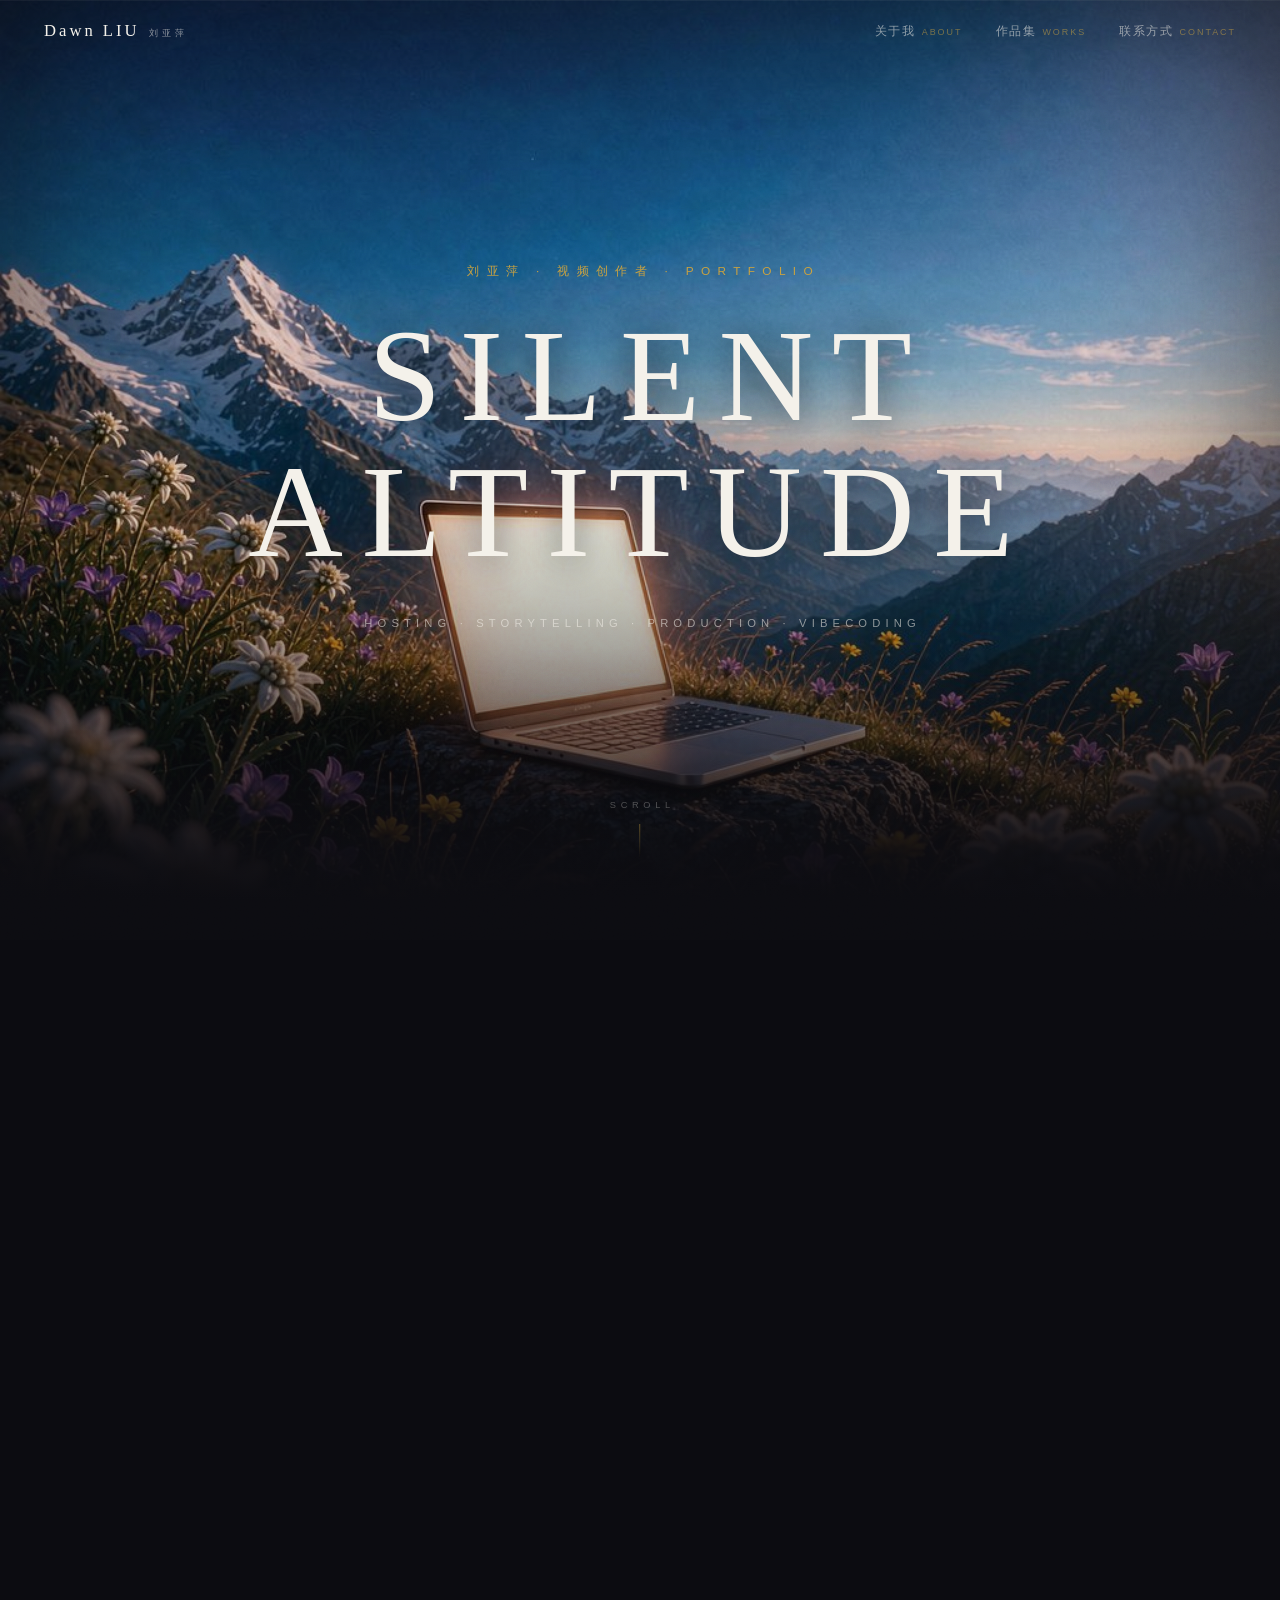
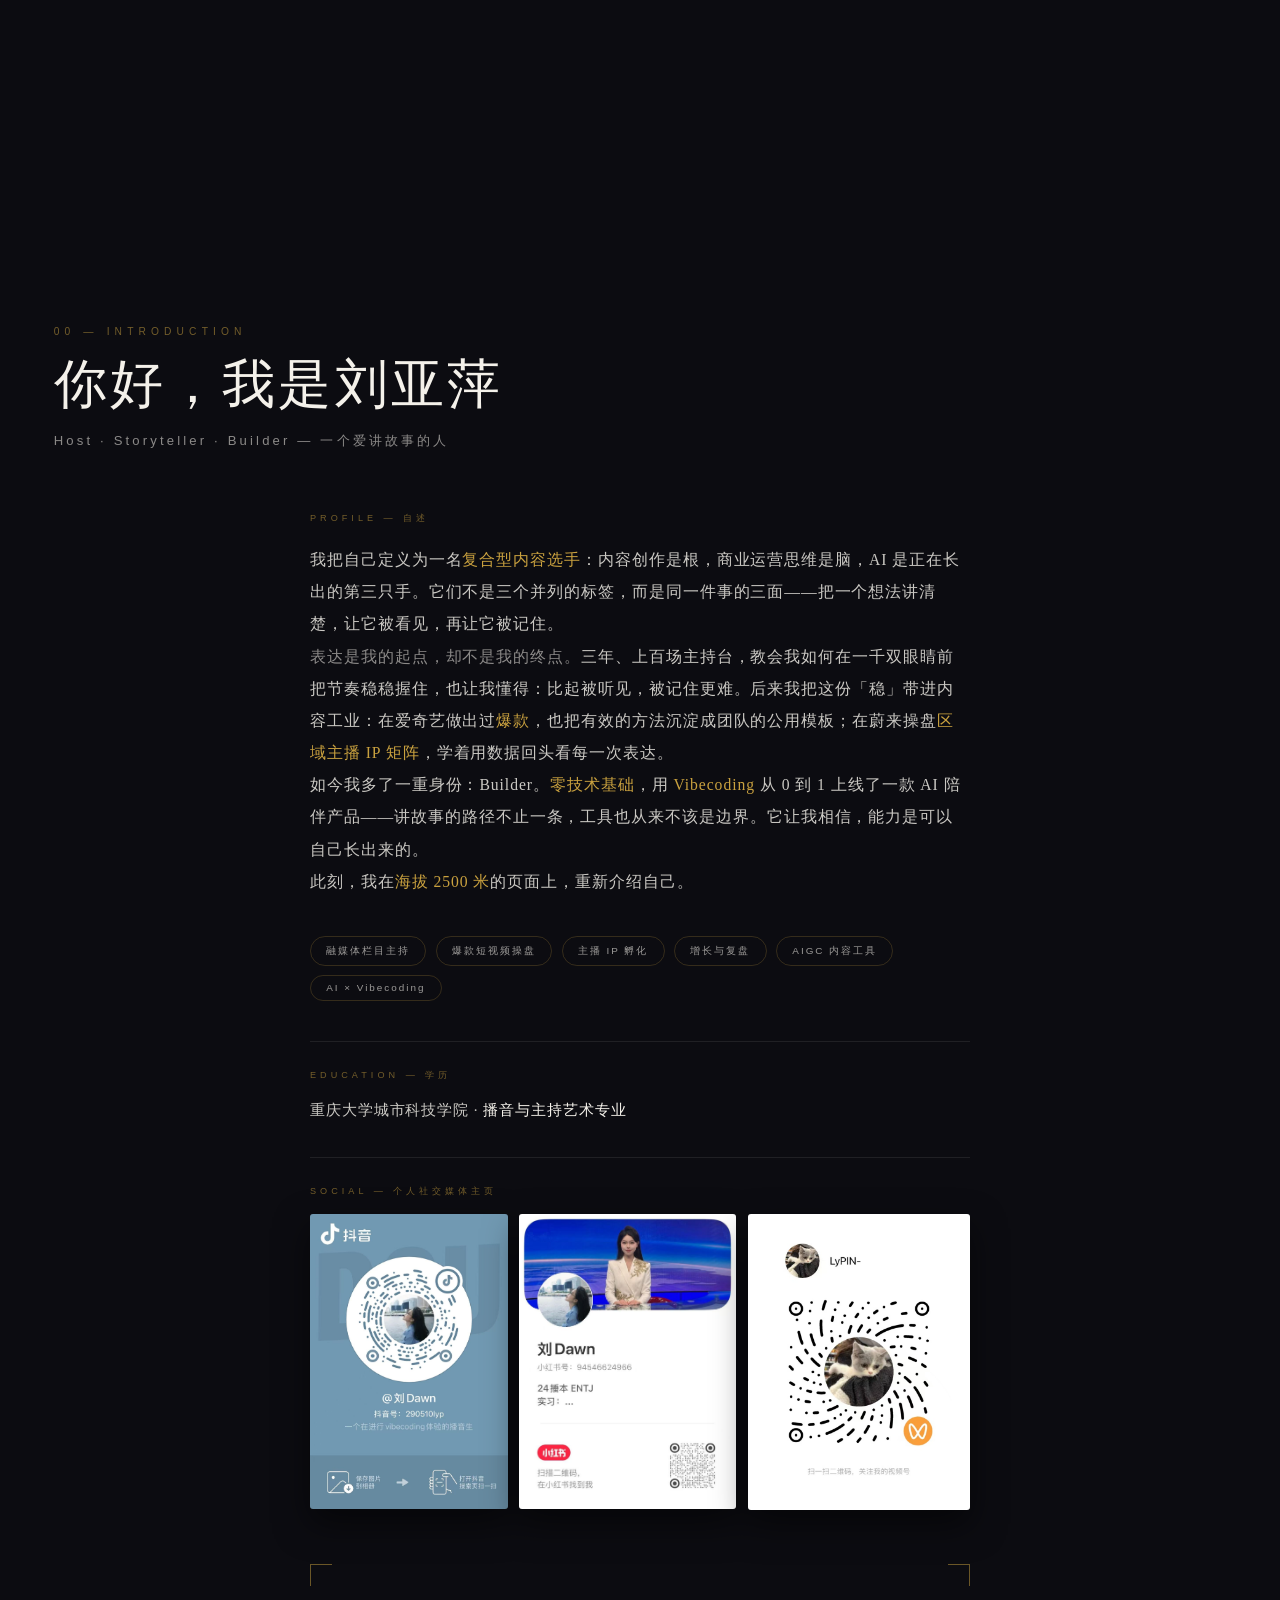
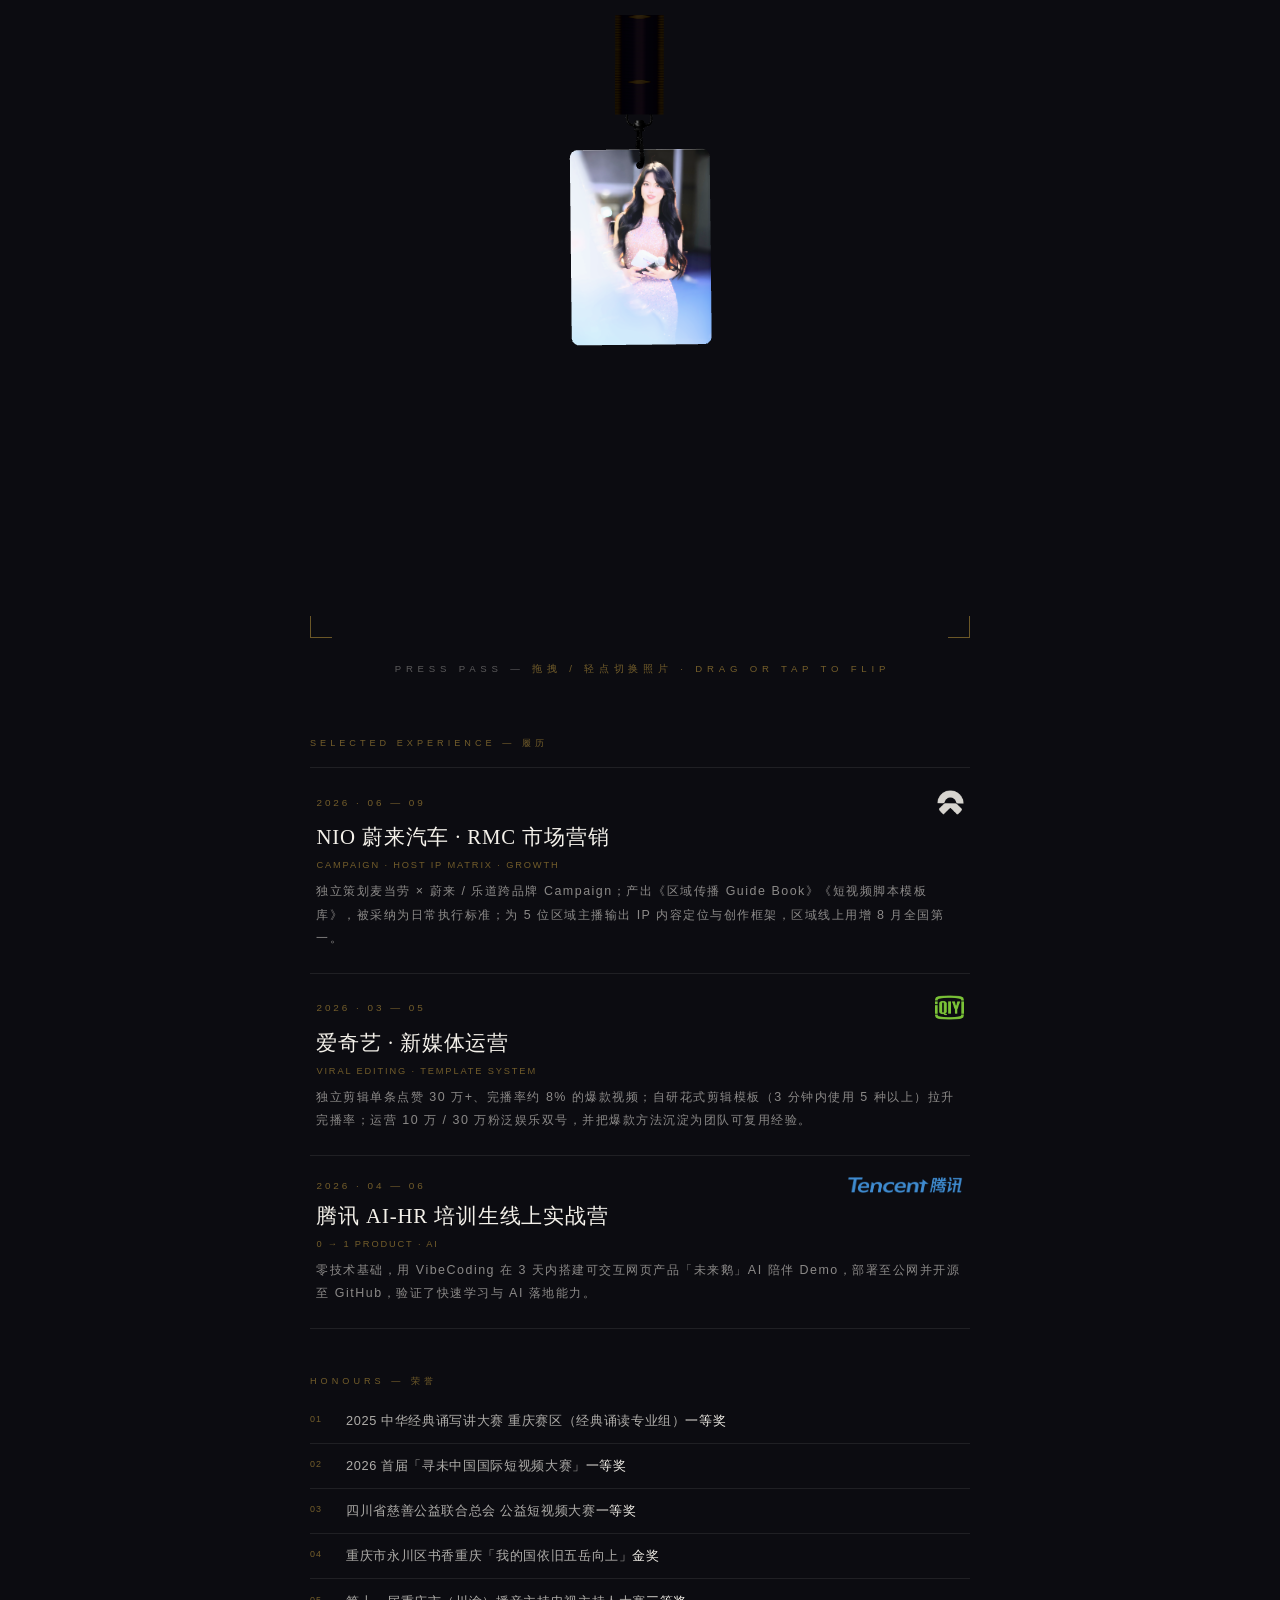
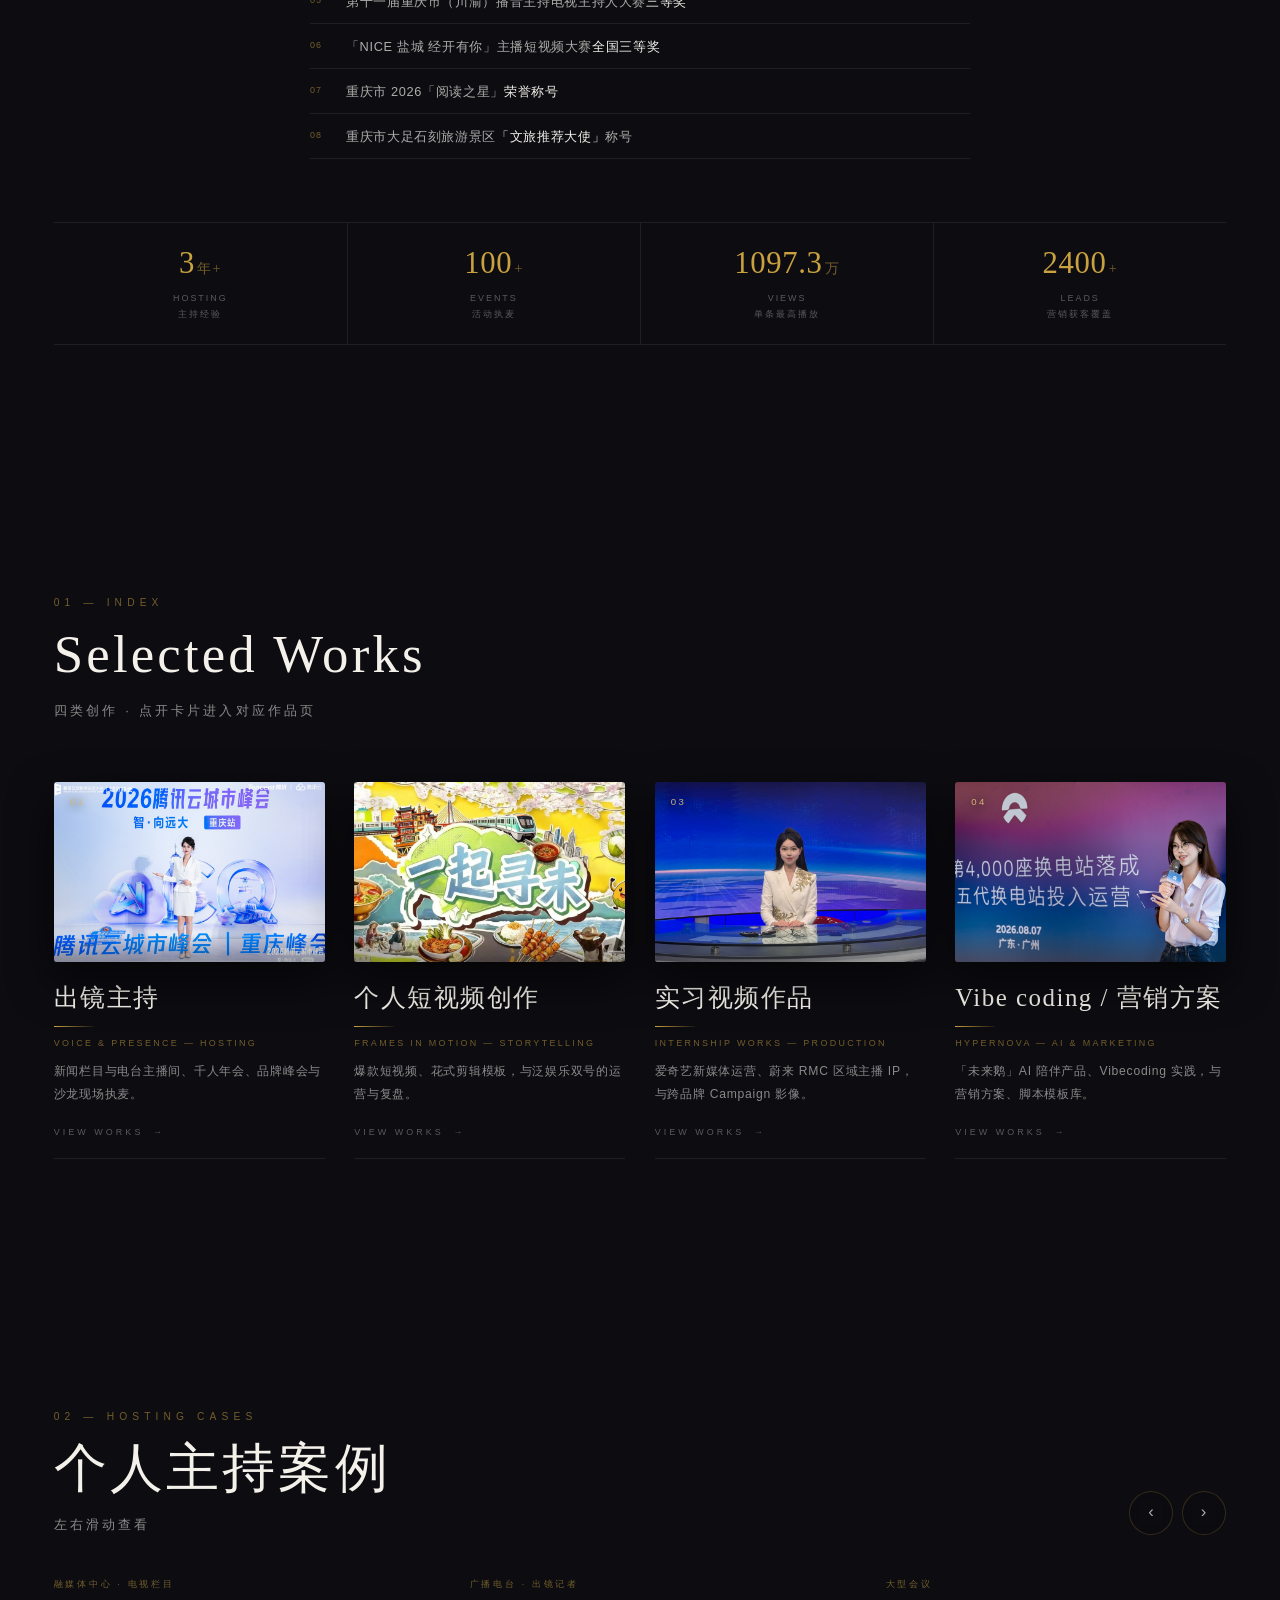
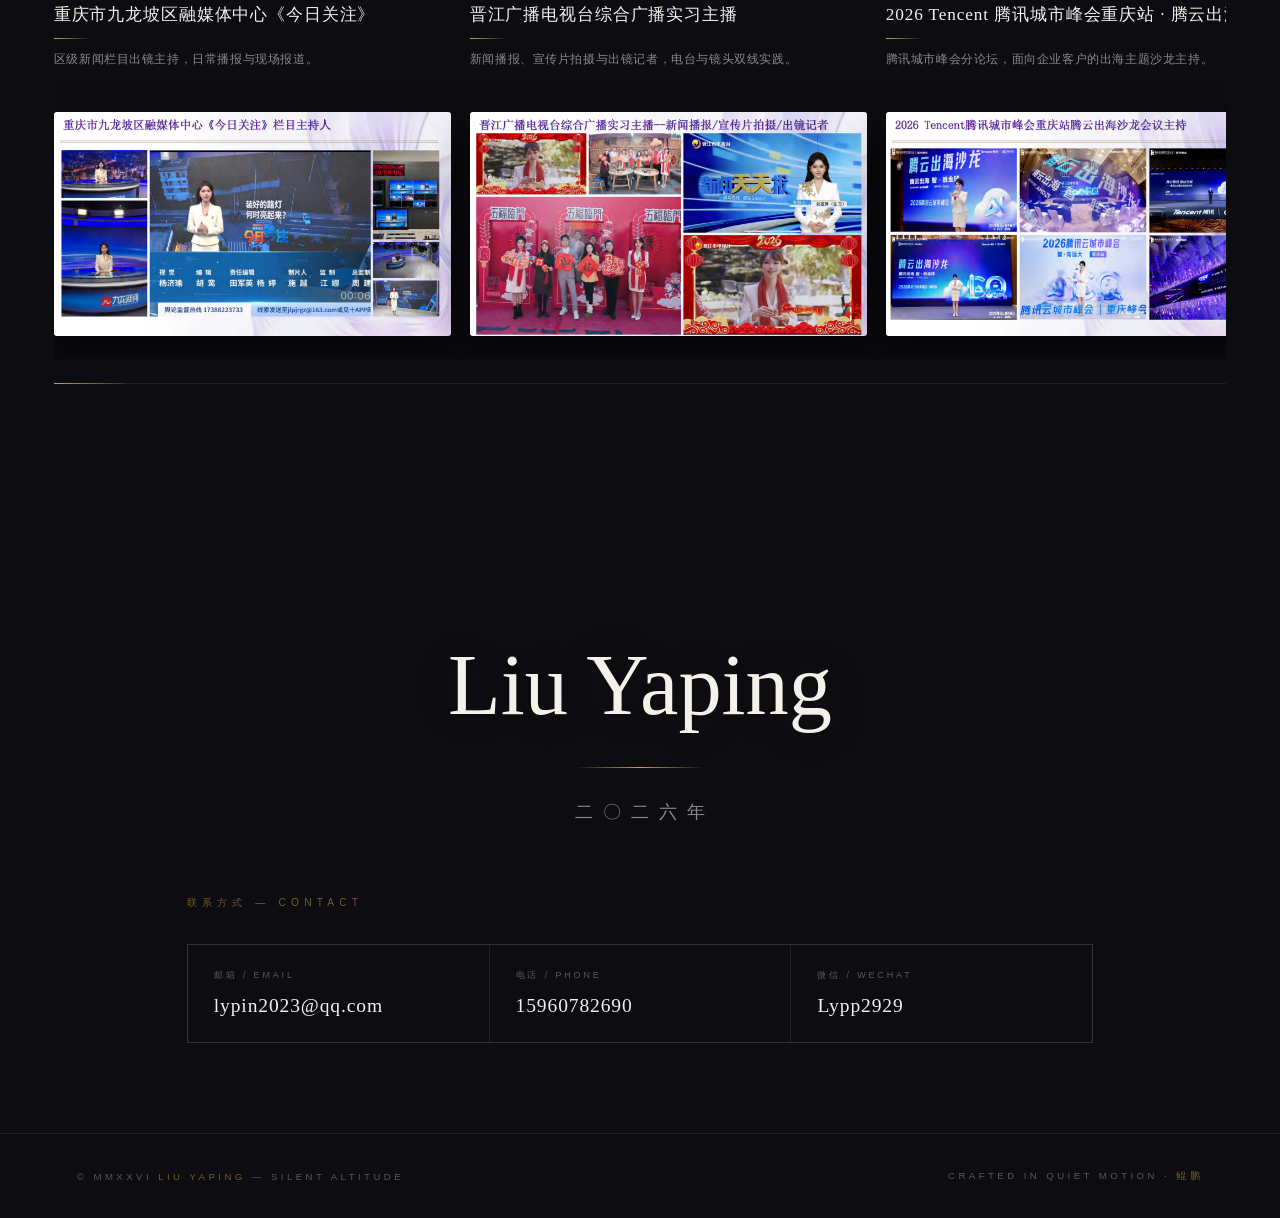
==== commit df7273dd: "Add files via upload" ====
--- a/index.html
+++ b/index.html
@@ -5,12 +5,10 @@
 <meta name="viewport" content="width=device-width, initial-scale=1.0">
 <meta name="description" content="刘亚萍 · 视频创作者作品集 — Silent Altitude">
 <title>Silent Altitude — 刘亚萍作品集</title>
-<link rel="preconnect" href="https://fonts.googleapis.com">
-<link rel="preconnect" href="https://fonts.gstatic.com" crossorigin>
-<link href="https://fonts.googleapis.com/css2?family=Cormorant+Garamond:ital,wght@0,300;0,400;0,500;0,600;1,400;1,500&family=Great+Vibes&family=Jost:wght@200;300;400;500&display=swap" rel="stylesheet">
+<link rel="stylesheet" href="assets/fonts/fonts.css">
 <style>
 :root{
-  --bg:#050507;
+  --bg:#0c0c11;
   --ink:#f4f1ea;
   --gold:#c9a13f;
   --gold-soft:rgba(201,161,63,.55);
@@ -46,12 +44,12 @@
 
 /* ---------- 顶部全局导航 · 毛玻璃（滚动超过 50px 显形） ----------
    顶部时完全透明（不遮挡 hero 开头），下滑后淡入玻璃底 + 发丝线 + 投影。
-   配色沿用全站变量：暖黑 rgba(5,5,7,*) / 暖白 / 金。 */
+   配色沿用全站变量：暖黑 rgba(12,12,17,*) / 暖白 / 金。 */
 .topnav{
   position:fixed;top:0;left:0;width:100%;z-index:50;
   display:flex;align-items:center;justify-content:space-between;
   height:64px;padding:0 clamp(20px,4vw,44px);
-  background:rgba(5,5,7,0);
+  background:rgba(12,12,17,0);
   border-bottom:1px solid rgba(244,241,234,0);
   -webkit-backdrop-filter:blur(0px);
   backdrop-filter:blur(0px);
@@ -60,7 +58,7 @@
              -webkit-backdrop-filter .45s ease;
 }
 .topnav.is-scrolled{
-  background:rgba(5,5,7,.55);
+  background:rgba(12,12,17,.55);
   border-bottom-color:rgba(244,241,234,.09);
   -webkit-backdrop-filter:blur(10px) saturate(1.12);
   backdrop-filter:blur(10px) saturate(1.12);
@@ -161,7 +159,7 @@
 .edge-fade{
   position:absolute;inset:0;pointer-events:none;
   background:
-    linear-gradient(to top,var(--bg) 0,rgba(5,5,7,0) calc(var(--p,0)*32%));
+    linear-gradient(to top,var(--bg) 0,rgba(12,12,17,0) calc(var(--p,0)*32%));
 }
 .frame video{
   position:absolute;inset:0;width:100%;height:100%;
@@ -171,13 +169,13 @@
 /* 暗角 vignette */
 .vignette{
   position:absolute;inset:0;pointer-events:none;
-  box-shadow:inset 0 0 clamp(90px,16vw,200px) rgba(5,5,7,.78);
+  box-shadow:inset 0 0 clamp(90px,16vw,200px) rgba(12,12,17,.78);
 }
 /* 影调层次 */
 .grade{
   position:absolute;inset:0;pointer-events:none;
   background:
-    radial-gradient(130% 95% at 50% 32%,rgba(6,10,24,0) 42%,rgba(5,5,7,.5) 100%);
+    radial-gradient(130% 95% at 50% 32%,rgba(6,10,24,0) 42%,rgba(12,12,17,.5) 100%);
 }
 /* 滚动时整体压暗，融入黑场 */
 .dim{
@@ -187,7 +185,7 @@
 /* 底部渐隐入黑 */
 .bottom-fade{
   position:absolute;left:0;right:0;bottom:0;height:42%;pointer-events:none;
-  background:linear-gradient(to bottom,rgba(5,5,7,0),rgba(5,5,7,.55) 62%,rgba(5,5,7,.92) 88%,var(--bg));
+  background:linear-gradient(to bottom,rgba(12,12,17,0),rgba(12,12,17,.55) 62%,rgba(12,12,17,.92) 88%,var(--bg));
 }
 .hero-copy{
   position:absolute;inset:0;
@@ -207,7 +205,7 @@
   font-size:clamp(2.7rem,10.5vw,8.2rem);
   line-height:1.04;letter-spacing:.14em;text-indent:.14em;
   color:var(--ink);
-  text-shadow:0 2px 40px rgba(5,5,7,.85);
+  text-shadow:0 2px 40px rgba(12,12,17,.85);
 }
 .sub{
   margin-top:clamp(1.6rem,3.6vh,2.6rem);
@@ -291,7 +289,7 @@
 }
 .cat-thumb::after{   /* 仅底边极窄的一道收口，避免亮图硬切在黑底上 */
   content:"";position:absolute;left:0;right:0;bottom:0;height:16%;pointer-events:none;
-  background:linear-gradient(to top,rgba(5,5,7,.34),rgba(5,5,7,0));
+  background:linear-gradient(to top,rgba(12,12,17,.34),rgba(12,12,17,0));
 }
 .cat-card:hover .cat-thumb img{transform:scale(1.07)}
 .cat-num{
@@ -409,7 +407,7 @@
 .rn-btn{
   width:44px;height:44px;border-radius:999px;cursor:pointer;
   display:grid;place-items:center;
-  background:rgba(5,5,7,.46);
+  background:rgba(12,12,17,.46);
   border:1px solid var(--gold-faint);
   color:rgba(244,241,234,.7);
   font:300 1.05rem/1 var(--sans);
@@ -418,7 +416,7 @@
 }
 .rn-btn:hover{border-color:var(--gold-soft);color:var(--ink);background:rgba(201,161,63,.1)}
 .rn-btn[disabled]{opacity:.26;cursor:default}
-.rn-btn[disabled]:hover{border-color:var(--gold-faint);color:rgba(244,241,234,.7);background:rgba(5,5,7,.46)}
+.rn-btn[disabled]:hover{border-color:var(--gold-faint);color:rgba(244,241,234,.7);background:rgba(12,12,17,.46)}
 
 /* ---------- 落款 ---------- */
 .sign-sec{text-align:center;padding-bottom:clamp(40px,8vh,90px)}
@@ -828,7 +826,7 @@
     <div class="frame">
       <video
         src="阿尔卑斯山脊笔记本电脑_视频_20260925.mp4"
-        poster="电影感_照片级写实的3D场景_一台银色铝合金超薄笔记本电脑__2026-09-25T07-56-02.png"
+        poster="电影感_照片级写实的3D场景_一台银色铝合金超薄笔记本电脑__2026-09-25T07-56-02.jpg"
         autoplay muted loop playsinline preload="auto"></video>
       <div class="grade"></div>
       <div class="vignette"></div>
